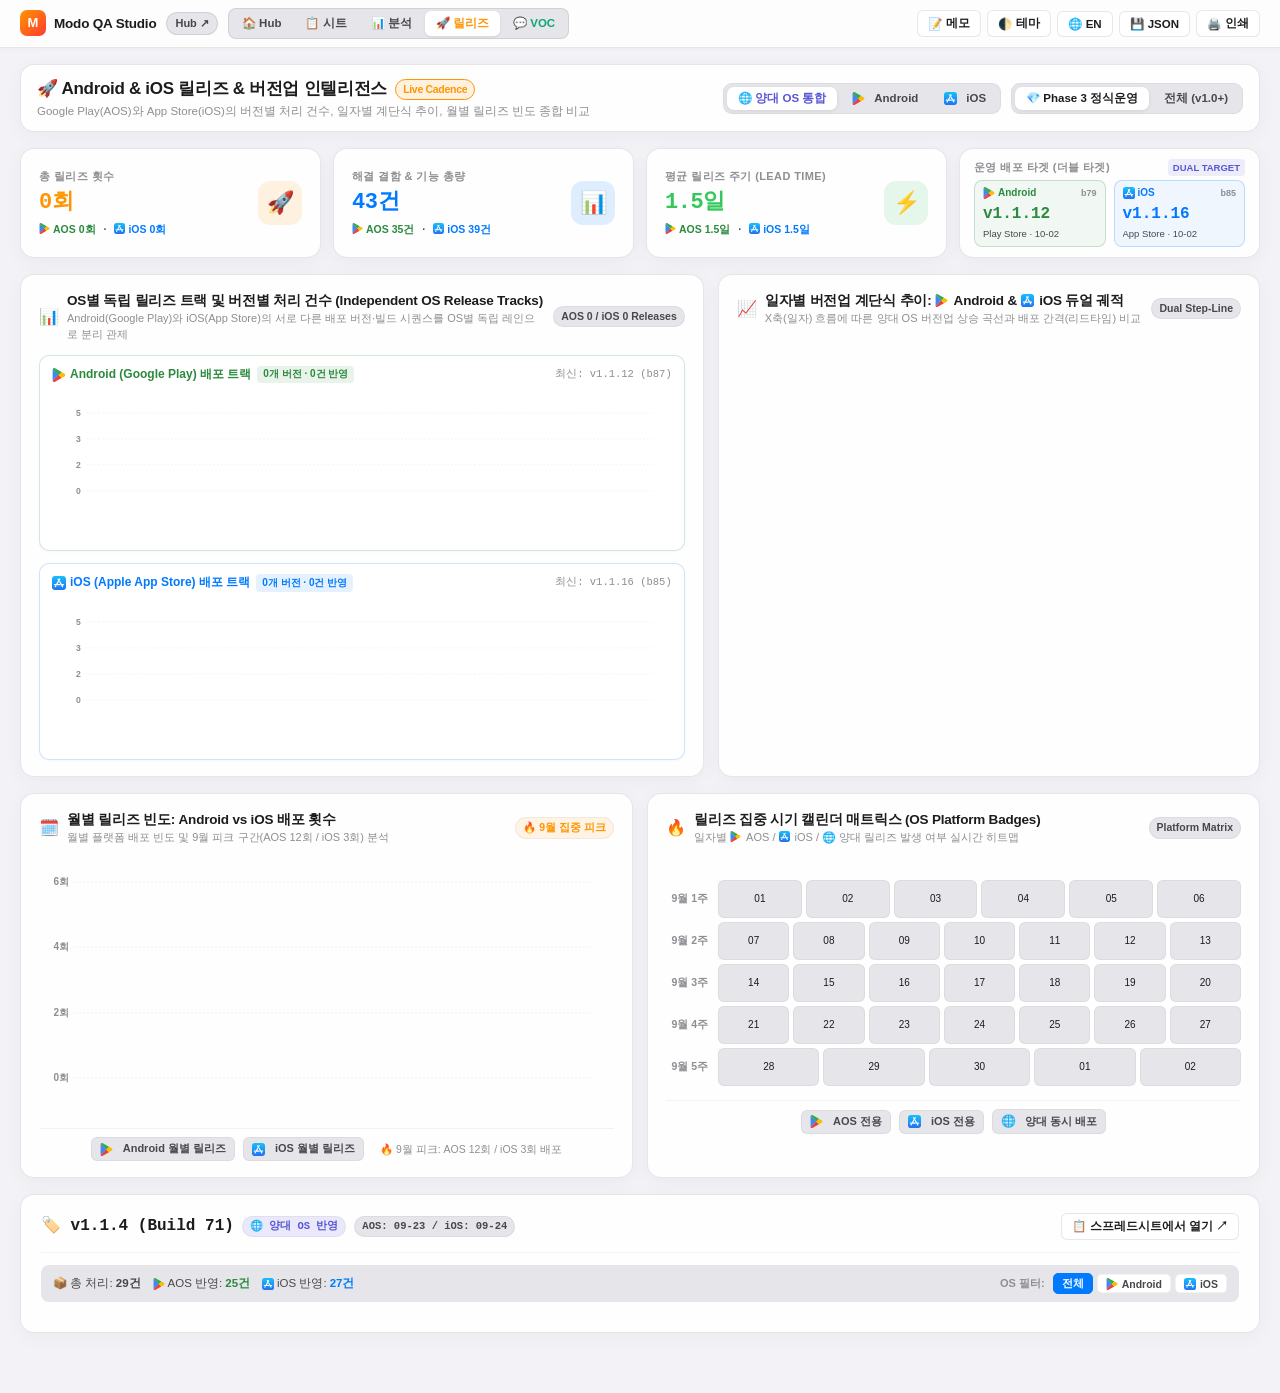
==== universal-qa-tracker/templates/ops_release_dashboard.html @ 5ccd6a53 "feat: sync ops release dashboard, custom dialog system, and official store SVG logos" ====
<!DOCTYPE html>
<html lang="en">
<head>
  <meta charset="UTF-8" />
  <meta name="viewport" content="width=device-width, initial-scale=1.0" />
  <title>Modo — Production Release &amp; Version Cadence Studio</title>

  <!-- Shared QA Tracker Data & Scripts -->
  <script src="data/qa_config.js"></script>
  <script src="data/phase1_closed_testing.js"></script>
  <script src="data/phase2_open_beta.js"></script>
  <script src="data/phase3_v1_1_backlog.js"></script>
  <script src="data/qa_deploy_registry.js"></script>
  <script src="data/qa_manifest.js"></script>
  <script src="js/qa_i18n.js"></script>
  <script src="js/qa_dialog.js"></script>
  <script src="js/qa_memo.js"></script>

  <style>
    :root {
      --bg-primary: #F2F2F7;
      --bg-surface: #FFFFFF;
      --bg-card: rgba(255, 255, 255, 0.88);
      --bg-subtle: #E5E5EA;
      --bg-hover: #E9E9EE;
      --text-primary: #1C1C1E;
      --text-secondary: #48484A;
      --text-muted: #8E8E93;
      --border: rgba(60, 60, 67, 0.12);
      --border-subtle: rgba(60, 60, 67, 0.06);
      --card-shadow: 0 4px 20px rgba(0, 0, 0, 0.04);
      --card-hover-shadow: 0 10px 30px rgba(0, 0, 0, 0.08);

      /* iOS & Platform Colors */
      --ios-blue: #007AFF;
      --ios-purple: #5856D6;
      --ios-indigo: #5E5CE6;
      --ios-teal: #30B0C7;
      --ios-mint: #00C7BE;
      --ios-green: #34C759;
      --ios-orange: #FF9500;
      --ios-red: #FF3B30;
      --ios-pink: #FF2D55;
      --ios-amber: #FFCC00;

      --aos-green: #2B8A3E;
      --ios-apple-blue: #007AFF;

      --font-sans: -apple-system, BlinkMacSystemFont, "Pretendard", "SF Pro Display", Roboto, "Segoe UI", sans-serif;
      --font-mono: "JetBrains Mono", "SF Mono", Menlo, Consolas, monospace;
    }

    [data-theme="dark"] {
      --bg-primary: #000000;
      --bg-surface: #1C1C1E;
      --bg-card: rgba(28, 28, 30, 0.88);
      --bg-subtle: #2C2C2E;
      --bg-hover: #3A3A3C;
      --text-primary: #FFFFFF;
      --text-secondary: #EBEBF5;
      --text-muted: #8E8E93;
      --border: rgba(255, 255, 255, 0.12);
      --border-subtle: rgba(255, 255, 255, 0.06);
      --card-shadow: 0 4px 24px rgba(0, 0, 0, 0.4);
      --card-hover-shadow: 0 12px 36px rgba(0, 0, 0, 0.65);

      --ios-blue: #0A84FF;
      --ios-purple: #5E5CE6;
      --ios-indigo: #6D6BFF;
      --ios-teal: #40C8E0;
      --ios-mint: #63E6E2;
      --ios-green: #30D158;
      --ios-orange: #FF9F0A;
      --ios-red: #FF453A;
      --ios-pink: #FF375F;
      --ios-amber: #FFD60A;

      --aos-green: #40C057;
      --ios-apple-blue: #4DABF7;
    }

    * { box-sizing: border-box; margin: 0; padding: 0; -webkit-font-smoothing: antialiased; }

    body {
      background-color: var(--bg-primary);
      color: var(--text-primary);
      font-family: var(--font-sans);
      font-size: 13px;
      line-height: 1.45;
      padding-bottom: 60px;
    }

    /* Custom 5px Slim Scrollbar */
    ::-webkit-scrollbar { width: 5px; height: 5px; }
    ::-webkit-scrollbar-track { background: transparent; }
    ::-webkit-scrollbar-thumb { background: rgba(142, 142, 147, 0.35); border-radius: 999px; }
    ::-webkit-scrollbar-thumb:hover { background: rgba(142, 142, 147, 0.6); }

    /* Apple HIG Global Navigation Bar */
    .apple-global-nav {
      position: sticky;
      top: 0;
      z-index: 1000;
      display: flex;
      align-items: center;
      justify-content: space-between;
      height: 48px;
      padding: 0 20px;
      background: rgba(255, 255, 255, 0.85);
      backdrop-filter: blur(20px);
      -webkit-backdrop-filter: blur(20px);
      border-bottom: 1px solid var(--border);
      gap: 12px;
      box-shadow: 0 1px 6px rgba(0, 0, 0, 0.03);
    }
    [data-theme="dark"] .apple-global-nav {
      background: rgba(28, 28, 30, 0.85);
    }
    .nav-left {
      display: flex;
      align-items: center;
      gap: 10px;
      flex-shrink: 0;
    }
    .nav-brand-link {
      display: flex;
      align-items: center;
      gap: 8px;
      text-decoration: none;
      color: var(--text-primary);
    }
    .nav-brand-icon {
      width: 26px;
      height: 26px;
      border-radius: 7px;
      background: linear-gradient(135deg, var(--ios-orange) 0%, var(--ios-red) 100%);
      color: #fff;
      display: flex;
      align-items: center;
      justify-content: center;
      font-weight: 800;
      font-size: 13px;
    }
    .nav-brand-title {
      font-size: 13.5px;
      font-weight: 700;
      letter-spacing: -0.2px;
      color: var(--text-primary);
    }
    .nav-hub-badge {
      font-size: 11px;
      font-weight: 700;
      padding: 3px 8px;
      border-radius: 999px;
      background: var(--bg-subtle);
      border: 1px solid var(--border);
      color: var(--text-secondary);
      text-decoration: none;
      transition: all 0.15s ease;
      display: inline-flex;
      align-items: center;
      gap: 3px;
    }
    .nav-hub-badge:hover {
      background: var(--bg-hover);
      color: var(--ios-blue);
      border-color: var(--ios-blue);
    }
    .nav-view-switcher {
      display: flex;
      background: var(--bg-subtle);
      border: 1px solid var(--border);
      border-radius: 8px;
      padding: 2px;
      gap: 2px;
    }
    .nav-view-tab {
      padding: 4px 11px;
      border-radius: 6px;
      font-size: 11.5px;
      font-weight: 600;
      text-decoration: none;
      color: var(--text-secondary);
      transition: all 0.15s ease;
      display: inline-flex;
      align-items: center;
      gap: 4px;
      white-space: nowrap;
    }
    .nav-view-tab:hover {
      color: var(--text-primary);
    }
    .nav-view-tab.active {
      background: var(--bg-surface);
      color: var(--text-primary);
      font-weight: 700;
      box-shadow: 0 1px 3px rgba(0,0,0,0.08);
    }
    .nav-right {
      display: flex;
      align-items: center;
      gap: 6px;
      flex-shrink: 0;
    }
    .nav-btn-action {
      padding: 5px 10px;
      border-radius: 6px;
      border: 1px solid var(--border);
      background: var(--bg-surface);
      color: var(--text-primary);
      font-size: 11.5px;
      font-weight: 600;
      cursor: pointer;
      display: inline-flex;
      align-items: center;
      gap: 4px;
      transition: all 0.15s ease;
    }
    .nav-btn-action:hover {
      background: var(--bg-hover);
    }

    /* Container */
    .dashboard-container {
      max-width: 1480px;
      margin: 0 auto;
      padding: 16px 20px 0;
      display: flex;
      flex-direction: column;
      gap: 16px;
    }

    /* Subheader & Multi-level Filter Controls Bar */
    .subhead-bar {
      display: flex;
      align-items: center;
      justify-content: space-between;
      flex-wrap: wrap;
      gap: 12px;
      padding: 12px 16px;
      background: var(--bg-card);
      border: 1px solid var(--border);
      border-radius: 14px;
      box-shadow: var(--card-shadow);
    }
    .subhead-left {
      display: flex;
      align-items: center;
      gap: 12px;
      flex-wrap: wrap;
    }
    .subhead-title-wrap h1 {
      font-size: 17px;
      font-weight: 800;
      letter-spacing: -0.3px;
      display: flex;
      align-items: center;
      gap: 8px;
    }
    .subhead-title-wrap p {
      font-size: 11.5px;
      color: var(--text-muted);
      margin-top: 1px;
    }
    .subhead-controls-wrap {
      display: flex;
      align-items: center;
      gap: 10px;
      flex-wrap: wrap;
    }
    .track-filter-chips {
      display: flex;
      gap: 4px;
      background: var(--bg-subtle);
      padding: 3px;
      border-radius: 9px;
      border: 1px solid var(--border-subtle);
    }
    .track-chip {
      padding: 4px 11px;
      border-radius: 7px;
      border: none;
      background: transparent;
      color: var(--text-secondary);
      font-size: 11.5px;
      font-weight: 700;
      cursor: pointer;
      display: inline-flex;
      align-items: center;
      gap: 5px;
      transition: all 0.15s ease;
      white-space: nowrap;
    }
    .track-chip.active {
      background: var(--bg-surface);
      color: var(--text-primary);
      box-shadow: 0 1px 4px rgba(0,0,0,0.08);
    }

    /* Platform Segmented Chip Active Colors */
    .track-chip.active.plat-all {
      color: var(--ios-purple);
    }
    .track-chip.active.plat-android {
      color: var(--aos-green);
    }
    .track-chip.active.plat-ios {
      color: var(--ios-apple-blue);
    }

    /* Telemetry KPI Strip */
    .telemetry-strip {
      display: grid;
      grid-template-columns: repeat(auto-fit, minmax(230px, 1fr));
      gap: 12px;
    }
    .kpi-card {
      background: var(--bg-card);
      border: 1px solid var(--border);
      border-radius: 14px;
      padding: 14px 18px;
      display: flex;
      align-items: center;
      justify-content: space-between;
      box-shadow: var(--card-shadow);
      transition: transform 0.15s ease, box-shadow 0.15s ease;
      cursor: pointer;
    }
    .kpi-card:hover {
      transform: translateY(-2px);
      box-shadow: var(--card-hover-shadow);
    }
    .kpi-label {
      font-size: 11px;
      font-weight: 700;
      color: var(--text-muted);
      text-transform: uppercase;
      letter-spacing: 0.4px;
      margin-bottom: 2px;
    }
    .kpi-val {
      font-size: 22px;
      font-weight: 900;
      letter-spacing: -0.4px;
      color: var(--text-primary);
      font-family: var(--font-mono);
      display: flex;
      align-items: baseline;
      gap: 6px;
    }
    .kpi-sub {
      font-size: 10.5px;
      color: var(--text-secondary);
      margin-top: 3px;
      font-weight: 600;
      display: flex;
      gap: 8px;
      align-items: center;
    }
    .kpi-icon-bubble {
      width: 44px;
      height: 44px;
      border-radius: 12px;
      display: flex;
      align-items: center;
      justify-content: center;
      font-size: 22px;
      flex-shrink: 0;
    }

    /* Grid Layouts for Charts */
    .charts-grid-top {
      display: grid;
      grid-template-columns: 1.45fr 1.15fr;
      gap: 14px;
    }
    .charts-grid-mid {
      display: grid;
      grid-template-columns: 1fr 1fr;
      gap: 14px;
    }
    @media (max-width: 1120px) {
      .charts-grid-top, .charts-grid-mid {
        grid-template-columns: 1fr;
      }
    }

    /* Chart Panel Container */
    .chart-panel {
      background: var(--bg-card);
      border: 1px solid var(--border);
      border-radius: 14px;
      padding: 16px 18px;
      box-shadow: var(--card-shadow);
      display: flex;
      flex-direction: column;
      position: relative;
    }
    .panel-header {
      display: flex;
      align-items: center;
      justify-content: space-between;
      margin-bottom: 12px;
      gap: 10px;
    }
    .panel-title-wrap {
      display: flex;
      align-items: center;
      gap: 8px;
    }
    .panel-title-icon {
      font-size: 16px;
    }
    .panel-title {
      font-size: 13.5px;
      font-weight: 800;
      color: var(--text-primary);
      letter-spacing: -0.2px;
    }
    .panel-subtitle {
      font-size: 11px;
      color: var(--text-muted);
      margin-top: 1px;
    }
    .panel-badge {
      font-size: 10.5px;
      font-weight: 700;
      padding: 2px 7px;
      border-radius: 999px;
      background: var(--bg-subtle);
      color: var(--text-secondary);
      border: 1px solid var(--border-subtle);
      white-space: nowrap;
    }

    .chart-stage {
      width: 100%;
      min-height: 290px;
      display: flex;
      flex-direction: column;
      align-items: center;
      justify-content: center;
      position: relative;
    }

    /* Tooltip */
    #chartTooltip {
      position: absolute;
      background: rgba(28, 28, 30, 0.94);
      color: #FFFFFF;
      backdrop-filter: blur(12px);
      -webkit-backdrop-filter: blur(12px);
      border: 1px solid rgba(255, 255, 255, 0.15);
      border-radius: 8px;
      padding: 6px 10px;
      font-size: 11px;
      font-weight: 600;
      pointer-events: none;
      z-index: 9999;
      opacity: 0;
      transition: opacity 0.12s ease;
      white-space: nowrap;
      box-shadow: 0 4px 16px rgba(0,0,0,0.3);
    }
    [data-theme="light"] #chartTooltip {
      background: rgba(255, 255, 255, 0.94);
      color: #1C1C1E;
      border-color: rgba(60, 60, 67, 0.16);
      box-shadow: 0 4px 16px rgba(0,0,0,0.1);
    }

    /* Legend Chips Strip */
    .chart-legend-wrap {
      display: flex;
      flex-wrap: wrap;
      align-items: center;
      gap: 8px;
      margin-top: 10px;
      padding-top: 8px;
      border-top: 1px solid var(--border-subtle);
      width: 100%;
      justify-content: center;
    }
    .legend-chip {
      display: inline-flex;
      align-items: center;
      gap: 5px;
      font-size: 11px;
      color: var(--text-secondary);
      font-weight: 600;
      padding: 3px 8px;
      border-radius: 6px;
      background: var(--bg-subtle);
      border: 1px solid var(--border-subtle);
      cursor: pointer;
      transition: all 0.15s ease;
    }
    .legend-chip:hover {
      background: var(--bg-hover);
      color: var(--text-primary);
    }
    .legend-indicator {
      width: 9px;
      height: 9px;
      border-radius: 2px;
      flex-shrink: 0;
    }

    /* Heatmap Grid */
    .heatmap-grid {
      display: flex;
      flex-direction: column;
      gap: 4px;
      width: 100%;
      padding: 8px 0;
    }
    .heatmap-row {
      display: flex;
      gap: 4px;
      align-items: center;
    }
    .heatmap-row-label {
      width: 48px;
      font-size: 10.5px;
      font-weight: 700;
      color: var(--text-muted);
      text-align: right;
      padding-right: 6px;
      flex-shrink: 0;
    }
    .heatmap-cell {
      flex: 1;
      height: 38px;
      border-radius: 6px;
      background: var(--bg-subtle);
      border: 1px solid var(--border-subtle);
      display: flex;
      flex-direction: column;
      align-items: center;
      justify-content: center;
      cursor: pointer;
      transition: all 0.15s ease;
      font-size: 10px;
      position: relative;
    }
    .heatmap-cell:hover {
      transform: scale(1.04);
      z-index: 10;
      box-shadow: 0 4px 12px rgba(0,0,0,0.15);
      border-color: var(--ios-orange);
    }
    .heatmap-cell.active-release {
      background: rgba(255, 149, 0, 0.18);
      border-color: rgba(255, 149, 0, 0.5);
      color: var(--ios-orange);
      font-weight: 800;
    }
    .heatmap-cell.aos-only {
      background: rgba(43, 138, 62, 0.16);
      border-color: rgba(43, 138, 62, 0.5);
      color: var(--aos-green);
      font-weight: 800;
    }
    .heatmap-cell.ios-only {
      background: rgba(0, 122, 255, 0.16);
      border-color: rgba(0, 122, 255, 0.5);
      color: var(--ios-apple-blue);
      font-weight: 800;
    }
    .heatmap-cell.dual-release {
      background: rgba(255, 149, 0, 0.22);
      border-color: rgba(255, 149, 0, 0.6);
      color: var(--ios-orange);
      font-weight: 900;
    }

    /* Changelog & Issue Drilldown Drawer */
    .changelog-drawer {
      background: var(--bg-card);
      border: 1px solid var(--border);
      border-radius: 14px;
      padding: 18px 20px;
      box-shadow: var(--card-shadow);
      display: flex;
      flex-direction: column;
      gap: 12px;
    }
    .drawer-top-banner {
      display: flex;
      align-items: center;
      justify-content: space-between;
      flex-wrap: wrap;
      gap: 10px;
      padding-bottom: 12px;
      border-bottom: 1px solid var(--border-subtle);
    }
    .drawer-version-title {
      font-size: 16px;
      font-weight: 800;
      color: var(--text-primary);
      display: flex;
      align-items: center;
      gap: 8px;
      font-family: var(--font-mono);
      flex-wrap: wrap;
    }
    .drawer-actions {
      display: flex;
      align-items: center;
      gap: 6px;
    }
    .release-meta-strip {
      display: flex;
      flex-wrap: wrap;
      gap: 12px;
      font-size: 11.5px;
      color: var(--text-secondary);
      background: var(--bg-subtle);
      padding: 8px 12px;
      border-radius: 8px;
      align-items: center;
    }
    .drawer-platform-chips {
      display: flex;
      gap: 4px;
      align-items: center;
    }
    .drawer-filter-btn {
      padding: 2.5px 8px;
      border-radius: 5px;
      border: 1px solid var(--border-subtle);
      background: var(--bg-surface);
      color: var(--text-secondary);
      font-size: 10.5px;
      font-weight: 700;
      cursor: pointer;
      transition: all 0.15s ease;
    }
    .drawer-filter-btn.active {
      background: var(--ios-blue);
      color: #fff;
      border-color: var(--ios-blue);
    }
    .drawer-filter-btn.active.filter-aos {
      background: var(--aos-green);
      border-color: var(--aos-green);
    }
    .drawer-filter-btn.active.filter-ios {
      background: var(--ios-apple-blue);
      border-color: var(--ios-apple-blue);
    }

    .issues-list-grid {
      display: grid;
      grid-template-columns: repeat(auto-fill, minmax(360px, 1fr));
      gap: 10px;
      max-height: 480px;
      overflow-y: auto;
      padding-right: 4px;
      align-items: start;
      grid-auto-rows: min-content;
    }
    .issue-ticket-card {
      background: var(--bg-surface);
      border: 1px solid var(--border-subtle);
      border-radius: 10px;
      padding: 10px 12px;
      display: flex;
      flex-direction: column;
      gap: 5px;
      transition: all 0.15s ease;
    }
    .issue-ticket-card:hover {
      border-color: var(--ios-blue);
      box-shadow: 0 3px 10px rgba(0,0,0,0.06);
    }
    .issue-ticket-header {
      display: flex;
      align-items: center;
      gap: 6px;
      font-size: 11px;
    }
    .ticket-id {
      font-family: var(--font-mono);
      font-weight: 800;
      color: var(--text-muted);
    }
    .ticket-chip {
      padding: 1.5px 6px;
      border-radius: 4px;
      font-weight: 700;
      font-size: 10px;
    }
    .ticket-chip-plat {
      font-weight: 800;
      font-size: 10px;
      padding: 1.5px 6px;
      border-radius: 4px;
    }
    .ticket-title {
      font-weight: 700;
      font-size: 12px;
      color: var(--text-primary);
      line-height: 1.35;
    }
    .ticket-solution {
      font-size: 11px;
      color: var(--text-secondary);
      line-height: 1.4;
      display: -webkit-box;
      -webkit-line-clamp: 2;
      -webkit-box-orient: vertical;
      overflow: hidden;
    }
    .ticket-files {
      font-family: var(--font-mono);
      font-size: 9.5px;
      color: var(--text-muted);
      white-space: nowrap;
      overflow: hidden;
      text-overflow: ellipsis;
    }
  </style>
</head>
<body>

  <!-- Tooltip Element -->
  <div id="chartTooltip"></div>

  <!-- Apple Global Navigation Bar -->
  <header class="apple-global-nav">
    <div class="nav-left">
      <a href="index.html" class="nav-brand-link">
        <div class="nav-brand-icon">M</div>
        <span class="nav-brand-title">Modo QA Studio</span>
      </a>
      <a href="index.html" class="nav-hub-badge">Hub ↗</a>
      
      <!-- Cross-Platform View Switcher -->
      <nav class="nav-view-switcher">
        <a href="index.html" class="nav-view-tab">🏠 Hub</a>
        <a href="qa_spreadsheet.html" class="nav-view-tab">📋 시트</a>
        <a href="qa_analytics_dashboard.html" class="nav-view-tab">📊 분석</a>
        <a href="ops_release_dashboard.html" class="nav-view-tab active" style="color:var(--ios-orange);">🚀 릴리즈</a>
        <a href="voc_dashboard.html" class="nav-view-tab" style="color:#0CA678;">💬 VOC</a>
      </nav>
    </div>

    <div class="nav-right">
      <button type="button" class="nav-btn-action" onclick="window.QA_MEMO ? window.QA_MEMO.toggle() : null" title="임시 메모장 (Scratchpad)">
        📝 <span>메모</span>
      </button>
      <button type="button" class="nav-btn-action" onclick="toggleTheme()" id="themeBtn" title="라이트/다크 테마 토글">
        🌓 <span>테마</span>
      </button>
      <button type="button" class="nav-btn-action" onclick="window.QA_I18N ? window.QA_I18N.toggleLang() : null" title="Language Switcher">
        🌐 <span id="langBtnText">EN</span>
      </button>
      <button type="button" class="nav-btn-action" onclick="exportReleaseReportJSON()" title="릴리즈 데이터 JSON 내보내기">
        💾 <span>JSON</span>
      </button>
      <button type="button" class="nav-btn-action" onclick="window.print()" title="2x Retina 인쇄 및 PDF 저장">
        🖨️ <span>인쇄</span>
      </button>
    </div>
  </header>

  <!-- Main Studio Dashboard -->
  <main class="dashboard-container">

    <!-- Subheader & Multi-level Controls Bar -->
    <section class="subhead-bar">
      <div class="subhead-left">
        <div class="subhead-title-wrap">
          <h1>
            <span>🚀 Android &amp; iOS 릴리즈 &amp; 버전업 인텔리전스</span>
            <span class="panel-badge" style="background:rgba(255,149,0,0.12); color:var(--ios-orange); border-color:var(--ios-orange);">Live Cadence</span>
          </h1>
          <p>Google Play(AOS)와 App Store(iOS)의 버전별 처리 건수, 일자별 계단식 추이, 월별 릴리즈 빈도 종합 비교</p>
        </div>
      </div>

      <div class="subhead-controls-wrap">
        <!-- 1. OS Platform Switcher -->
        <div class="track-filter-chips" title="플랫폼별 관제 모드 선택">
          <button type="button" class="track-chip active plat-all" id="btnPlatAll" onclick="setPlatformMode('all')">
            🌐 양대 OS 통합
          </button>
          <button type="button" class="track-chip plat-android" id="btnPlatAos" onclick="setPlatformMode('android')">
            <img src="assets/icons/logo_google_play.svg" style="width:13px; height:13px; vertical-align:-2px; margin-right:4px;" alt="AOS" />Android
          </button>
          <button type="button" class="track-chip plat-ios" id="btnPlatIos" onclick="setPlatformMode('ios')">
            <img src="assets/icons/logo_app_store.svg" style="width:13px; height:13px; vertical-align:-2px; margin-right:4px;" alt="iOS" />iOS
          </button>
        </div>

        <!-- 2. Phase Track Scope Switcher -->
        <div class="track-filter-chips">
          <button type="button" class="track-chip active" id="chipPhase3" onclick="setReleaseScope('phase3')">
            💎 Phase 3 정식운영
          </button>
          <button type="button" class="track-chip" id="chipAll" onclick="setReleaseScope('all')">
            전체 (v1.0+)
          </button>
        </div>
      </div>
    </section>

    <!-- Telemetry KPI Strip -->
    <section class="telemetry-strip" id="kpiStrip">
      <!-- KPI 1: Total Releases -->
      <div class="kpi-card" onclick="focusChangelog('latest')">
        <div>
          <div class="kpi-label">총 릴리즈 횟수</div>
          <div class="kpi-val" style="color:var(--ios-orange);" id="kpiTotalReleases">11회</div>
          <div class="kpi-sub" id="kpiReleaseSub">
            <span style="color:var(--aos-green);"><img src="assets/icons/logo_google_play.svg" style="width:11px; height:11px; vertical-align:-1px; margin-right:2px;" alt="AOS" />AOS 11회</span>
            <span>·</span>
            <span style="color:var(--ios-apple-blue);"><img src="assets/icons/logo_app_store.svg" style="width:11px; height:11px; vertical-align:-1px; margin-right:2px;" alt="iOS" />iOS 10회</span>
          </div>
        </div>
        <div class="kpi-icon-bubble" style="background:rgba(255, 149, 0, 0.12); color:var(--ios-orange);">🚀</div>
      </div>

      <!-- KPI 2: Total Issues Deployed -->
      <div class="kpi-card" onclick="focusChangelog('all')">
        <div>
          <div class="kpi-label">해결 결함 &amp; 기능 총량</div>
          <div class="kpi-val" style="color:var(--ios-blue);" id="kpiTotalIssues">48건</div>
          <div class="kpi-sub" id="kpiIssuesSub">
            <span style="color:var(--aos-green);"><img src="assets/icons/logo_google_play.svg" style="width:11px; height:11px; vertical-align:-1px; margin-right:2px;" alt="AOS" />AOS 37건</span>
            <span>·</span>
            <span style="color:var(--ios-apple-blue);"><img src="assets/icons/logo_app_store.svg" style="width:11px; height:11px; vertical-align:-1px; margin-right:2px;" alt="iOS" />iOS 44건</span>
          </div>
        </div>
        <div class="kpi-icon-bubble" style="background:rgba(0, 122, 255, 0.12); color:var(--ios-blue);">📊</div>
      </div>

      <!-- KPI 3: Avg Release Cadence -->
      <div class="kpi-card">
        <div>
          <div class="kpi-label">평균 릴리즈 주기 (Lead Time)</div>
          <div class="kpi-val" style="color:var(--ios-green);" id="kpiAvgCadence">1.5일</div>
          <div class="kpi-sub" id="kpiCadenceSub">AOS 1.4일 · iOS 1.5일 (초고속 피드백)</div>
        </div>
        <div class="kpi-icon-bubble" style="background:rgba(52, 199, 89, 0.12); color:var(--ios-green);">⚡</div>
      </div>

      <!-- KPI 4: Target Live Version (Double Target: AOS vs iOS) -->
      <div class="kpi-card" style="padding: 10px 14px; cursor: default;">
        <div style="width: 100%;">
          <div style="display: flex; justify-content: space-between; align-items: center; margin-bottom: 4px;">
            <div class="kpi-label" style="margin-bottom: 0;">운영 배포 타겟 (더블 타겟)</div>
            <span style="font-size: 9.5px; font-weight: 800; color: var(--ios-purple); background: rgba(88,86,214,0.1); padding: 1.5px 5px; border-radius: 4px;">DUAL TARGET</span>
          </div>
          <div style="display: grid; grid-template-columns: 1fr 1fr; gap: 8px;">
            <!-- AOS Target Box -->
            <div style="background: rgba(43,138,62,0.06); border: 1px solid rgba(43,138,62,0.22); border-radius: 8px; padding: 5px 8px; cursor: pointer; transition: all 0.15s ease;" onclick="window.focusChangelog && window.focusChangelog(window.LATEST_AOS_VER || 'v1.1.12')" title="Android 최신 배포 체인지로그 보기">
              <div style="display: flex; align-items: center; justify-content: space-between;">
                <span style="font-size: 10px; font-weight: 800; color: var(--aos-green); display: flex; align-items: center; gap: 3px;"><img src="assets/icons/logo_google_play.svg" style="width:12px; height:12px;" alt="AOS" />Android</span>
                <span style="font-size: 9px; font-weight: 700; color: var(--text-muted);" id="kpiAosBuild">b79</span>
              </div>
              <div style="font-size: 16px; font-weight: 900; color: var(--aos-green); font-family: var(--font-mono); margin-top: 2px;" id="kpiTargetAos">v1.1.12</div>
              <div style="font-size: 9.5px; color: var(--text-secondary); margin-top: 1px; white-space: nowrap; overflow: hidden; text-overflow: ellipsis;" id="kpiAosDate">Play Store · 10-02</div>
            </div>
            <!-- iOS Target Box -->
            <div style="background: rgba(0,122,255,0.06); border: 1px solid rgba(0,122,255,0.22); border-radius: 8px; padding: 5px 8px; cursor: pointer; transition: all 0.15s ease;" onclick="window.focusChangelog && window.focusChangelog(window.LATEST_IOS_VER || 'v1.1.16')" title="iOS 최신 배포 체인지로그 보기">
              <div style="display: flex; align-items: center; justify-content: space-between;">
                <span style="font-size: 10px; font-weight: 800; color: var(--ios-apple-blue); display: flex; align-items: center; gap: 3px;"><img src="assets/icons/logo_app_store.svg" style="width:12px; height:12px;" alt="iOS" />iOS</span>
                <span style="font-size: 9px; font-weight: 700; color: var(--text-muted);" id="kpiIosBuild">b85</span>
              </div>
              <div style="font-size: 16px; font-weight: 900; color: var(--ios-apple-blue); font-family: var(--font-mono); margin-top: 2px;" id="kpiTargetIos">v1.1.16</div>
              <div style="font-size: 9.5px; color: var(--text-secondary); margin-top: 1px; white-space: nowrap; overflow: hidden; text-overflow: ellipsis;" id="kpiIosDate">App Store · 10-02</div>
            </div>
          </div>
        </div>
      </div>
    </section>

    <!-- Charts Row 1: Version Volume & Stepped Progression -->
    <section class="charts-grid-top">

      <!-- Chart 1: Independent OS Release Tracks (Dual Lanes for AOS & iOS) -->
      <div class="chart-panel">
        <div class="panel-header">
          <div class="panel-title-wrap">
            <span class="panel-title-icon">📊</span>
            <div>
              <div class="panel-title" id="versionChartTitle">OS별 독립 릴리즈 트랙 및 버전별 처리 건수 (Independent OS Release Tracks)</div>
              <div class="panel-subtitle">Android(Google Play)와 iOS(App Store)의 서로 다른 배포 버전·빌드 시퀀스를 OS별 독립 레인으로 분리 관제</div>
            </div>
          </div>
          <span class="panel-badge" id="versionCountBadge">Independent Lanes</span>
        </div>
        <div class="chart-stage" id="versionVolumeStage" style="min-height: 320px;"></div>
      </div>

      <!-- Chart 2: Stepped Version Progression Timeline (Dual Curves) -->
      <div class="chart-panel">
        <div class="panel-header">
          <div class="panel-title-wrap">
            <span class="panel-title-icon">📈</span>
            <div>
              <div class="panel-title" id="timelineChartTitle">일자별 버전업 계단식 추이: <img src="assets/icons/logo_google_play.svg" style="width:13px; height:13px; vertical-align:-2px; margin-right:2px;" alt="AOS"/> Android &amp; <img src="assets/icons/logo_app_store.svg" style="width:13px; height:13px; vertical-align:-2px; margin-right:2px;" alt="iOS"/> iOS 듀얼 궤적</div>
              <div class="panel-subtitle">X축(일자) 흐름에 따른 양대 OS 버전업 상승 곡선과 배포 간격(리드타임) 비교</div>
            </div>
          </div>
          <span class="panel-badge" id="timelineBadge">Dual Step-Line</span>
        </div>
        <div class="chart-stage" id="stepProgressionStage"></div>
      </div>

    </section>

    <!-- Charts Row 2: Monthly Cadence & Calendar Sprint Heatmap -->
    <section class="charts-grid-mid">

      <!-- Chart 3: Monthly Release Cadence (AOS vs iOS) -->
      <div class="chart-panel">
        <div class="panel-header">
          <div class="panel-title-wrap">
            <span class="panel-title-icon">🗓️</span>
            <div>
              <div class="panel-title">월별 릴리즈 빈도: Android vs iOS 배포 횟수</div>
              <div class="panel-subtitle">월별 플랫폼 배포 빈도 및 9월 피크 구간(AOS 12회 / iOS 3회) 분석</div>
            </div>
          </div>
          <span class="panel-badge" style="color:var(--ios-orange); background:rgba(255,149,0,0.1);">🔥 9월 집중 피크</span>
        </div>
        <div class="chart-stage" id="monthlyCadenceStage"></div>
      </div>

      <!-- Chart 4: Sprint Release Heatmap Matrix -->
      <div class="chart-panel">
        <div class="panel-header">
          <div class="panel-title-wrap">
            <span class="panel-title-icon">🔥</span>
            <div>
              <div class="panel-title">릴리즈 집중 시기 캘린더 매트릭스 (OS Platform Badges)</div>
              <div class="panel-subtitle">일자별 <img src="assets/icons/logo_google_play.svg" style="width:11px; height:11px; vertical-align:-1px; margin-right:2px;" alt="AOS"/> AOS / <img src="assets/icons/logo_app_store.svg" style="width:11px; height:11px; vertical-align:-1px; margin-right:2px;" alt="iOS"/> iOS / 🌐 양대 릴리즈 발생 여부 실시간 히트맵</div>
            </div>
          </div>
          <span class="panel-badge">Platform Matrix</span>
        </div>
        <div class="chart-stage" id="releaseHeatmapStage"></div>
      </div>

    </section>

    <!-- Interactive Changelog & Issue Drilldown Drawer -->
    <section class="changelog-drawer" id="changelogDrawer">
      <div class="drawer-top-banner">
        <div class="drawer-version-title" id="drawerTitle">
          <span>🏷️ v1.1.4 (Build 71)</span>
          <span class="panel-badge" id="drawerPlatTag" style="background:rgba(88,86,214,0.12); color:var(--ios-purple);">🌐 양대 OS 반영</span>
          <span class="panel-badge" id="drawerDateTag" style="background:var(--bg-subtle);">AOS: 09-23 / iOS: 09-24</span>
        </div>
        <div class="drawer-actions">
          <button type="button" class="nav-btn-action" onclick="openSpreadsheetForCurrentVersion()">
            📋 스프레드시트에서 열기 ↗
          </button>
        </div>
      </div>

      <div class="release-meta-strip" id="drawerMetaStrip">
        <span>📦 총 처리: <strong id="drawerTotalCount">29건</strong></span>
        <span style="display:inline-flex; align-items:center; gap:3px;"><img src="assets/icons/logo_google_play.svg" style="width:12px; height:12px;" alt="Google Play" /> AOS 반영: <strong id="drawerAosCount" style="color:var(--aos-green);">25건</strong></span>
        <span style="display:inline-flex; align-items:center; gap:3px;"><img src="assets/icons/logo_app_store.svg" style="width:12px; height:12px;" alt="App Store" /> iOS 반영: <strong id="drawerIosCount" style="color:var(--ios-apple-blue);">27건</strong></span>
        
        <!-- Platform filter inside drawer -->
        <div class="drawer-platform-chips" style="margin-left:auto;">
          <span style="font-size:11px; font-weight:700; color:var(--text-muted); margin-right:4px;">OS 필터:</span>
          <button type="button" class="drawer-filter-btn active" id="btnFilterPlatAll" onclick="filterDrawerIssues('all')">전체</button>
          <button type="button" class="drawer-filter-btn filter-aos" id="btnFilterPlatAos" onclick="filterDrawerIssues('android')" style="display:inline-flex; align-items:center; gap:4px;"><img src="assets/icons/logo_google_play.svg" style="width:12px; height:12px;" alt="Google Play" /> Android</button>
          <button type="button" class="drawer-filter-btn filter-ios" id="btnFilterPlatIos" onclick="filterDrawerIssues('ios')" style="display:inline-flex; align-items:center; gap:4px;"><img src="assets/icons/logo_app_store.svg" style="width:12px; height:12px;" alt="App Store" /> iOS</button>
        </div>
      </div>

      <div class="issues-list-grid" id="drawerIssuesList"></div>
    </section>

  </main>

  <!-- Logic Script -->
  <script>
    (function () {
      'use strict';

      let currentScope = 'phase3'; // 'phase3' or 'all'
      let currentPlatform = 'all';  // 'all', 'android', 'ios'
      let selectedVersion = 'v1.1.4'; // active selected version for drilldown
      let drawerPlatformFilter = 'all'; // filter inside changelog drawer

      const CAT_COLORS = {
        core: '#007AFF',
        media: '#FF2D55',
        ui: '#5856D6',
        perf: '#FF9500',
        reliability: '#34C759',
        auth: '#AF52DE',
        storage: '#5E5CE6',
        widget: '#00C7BE',
        notification: '#FF3B30',
        monetization: '#FFCC00',
        other: '#8E8E93'
      };

      const SEV_COLORS = {
        S1: '#FF3B30',
        S2: '#FF9500',
        S3: '#FFCC00',
        S4: '#34C759',
        S5: '#8E8E93'
      };

      // Tooltip helpers
      const tooltip = document.getElementById('chartTooltip');
      function showTooltip(evt, html) {
        tooltip.innerHTML = html;
        tooltip.style.opacity = '1';
        tooltip.style.left = `${evt.pageX + 12}px`;
        tooltip.style.top = `${evt.pageY - 28}px`;
      }
      function hideTooltip() {
        tooltip.style.opacity = '0';
      }
      window.showTooltip = showTooltip;
      window.hideTooltip = hideTooltip;

      window.showLaneTooltip = function (evt, os, version, build, count, date) {
        const isAos = os === 'android';
        const logo = isAos ? '<img src="assets/icons/logo_google_play.svg" style="width:12px; height:12px; vertical-align:-1px; margin-right:3px;"/>' : '<img src="assets/icons/logo_app_store.svg" style="width:12px; height:12px; vertical-align:-1px; margin-right:3px;"/>';
        const label = isAos ? 'Android (Play Store)' : 'iOS (App Store)';
        const html = `<b>${logo}${label} ${version}</b> (Build ${build})<br/>반영 안건: <b>${count}건</b><br/><span style="font-size:10px; color:var(--text-muted);">배포일: ${date}</span>`;
        showTooltip(evt, html);
      };

      // Theme Management
      window.toggleTheme = function () {
        const cur = document.documentElement.getAttribute('data-theme') || 'light';
        const next = cur === 'dark' ? 'light' : 'dark';
        document.documentElement.setAttribute('data-theme', next);
        localStorage.setItem('modo_sheet_theme', next);
        renderAll();
      };

      function initTheme() {
        const saved = localStorage.getItem('modo_sheet_theme') || 'light';
        document.documentElement.setAttribute('data-theme', saved);
      }

      // Scope Switcher
      window.setReleaseScope = function (scope) {
        currentScope = scope;
        document.getElementById('chipPhase3').classList.toggle('active', scope === 'phase3');
        document.getElementById('chipAll').classList.toggle('active', scope === 'all');
        
        selectedVersion = scope === 'phase3' ? 'v1.1.4' : 'v1.1.12';
        renderAll();
      };

      // Platform Mode Switcher (All vs Android vs iOS)
      window.setPlatformMode = function (plat) {
        currentPlatform = plat;
        document.getElementById('btnPlatAll').classList.toggle('active', plat === 'all');
        document.getElementById('btnPlatAos').classList.toggle('active', plat === 'android');
        document.getElementById('btnPlatIos').classList.toggle('active', plat === 'ios');

        // Update titles
        const vTitle = document.getElementById('versionChartTitle');
        const tTitle = document.getElementById('timelineChartTitle');
        if (plat === 'all') {
          if (vTitle) vTitle.innerHTML = 'OS별 독립 릴리즈 트랙 및 버전별 처리 건수 (상하 2단 독립 관제)';
          if (tTitle) tTitle.innerHTML = '일자별 버전업 계단식 추이: <img src="assets/icons/logo_google_play.svg" style="width:13px; height:13px; vertical-align:-2px; margin-right:2px;"/> Android &amp; <img src="assets/icons/logo_app_store.svg" style="width:13px; height:13px; vertical-align:-2px; margin-right:2px;"/> iOS 듀얼 궤적';
        } else if (plat === 'android') {
          if (vTitle) vTitle.innerHTML = '<img src="assets/icons/logo_google_play.svg" style="width:14px; height:14px; vertical-align:-2px; margin-right:4px;"/>Android (Google Play) 독립 릴리즈 트랙 및 버전별 처리 건수';
          if (tTitle) tTitle.innerHTML = '<img src="assets/icons/logo_google_play.svg" style="width:14px; height:14px; vertical-align:-2px; margin-right:4px;"/>Android (Google Play) 일자별 버전업 계단식 상승 추이';
        } else {
          if (vTitle) vTitle.innerHTML = '<img src="assets/icons/logo_app_store.svg" style="width:14px; height:14px; vertical-align:-2px; margin-right:4px;"/>iOS (Apple App Store) 독립 릴리즈 트랙 및 버전별 처리 건수';
          if (tTitle) tTitle.innerHTML = '<img src="assets/icons/logo_app_store.svg" style="width:14px; height:14px; vertical-align:-2px; margin-right:4px;"/>iOS (Apple App Store) 일자별 버전업 계단식 상승 추이';
        }

        drawerPlatformFilter = plat;
        renderAll();
      };

      // Get Active Releases
      function getActiveReleases() {
        const list = window.MODO_RELEASE_REGISTRY || [];
        let filtered = list;
        if (currentScope === 'phase3') {
          filtered = filtered.filter(r => r.phase === 'phase3');
        }
        if (currentPlatform === 'android') {
          filtered = filtered.filter(r => r.platform === 'all' || r.platform === 'android');
        } else if (currentPlatform === 'ios') {
          filtered = filtered.filter(r => r.platform === 'all' || r.platform === 'ios');
        }
        return filtered;
      }

      function normalizeVersion(vStr) {
        if (!vStr) return '';
        const m = vStr.match(/1\.\d+\.\d+/);
        return m ? 'v' + m[0] : (vStr.startsWith('v') ? vStr : 'v' + vStr);
      }

      function isItemApplicableToOs(item, os) {
        if (!item) return false;
        const plat = (item.platform || 'all').toLowerCase();
        if (os === 'android') return plat === 'all' || plat === 'android' || plat === 'cross';
        if (os === 'ios') return plat === 'all' || plat === 'ios' || plat === 'cross';
        return true;
      }

      // Map Phase 3 issues to versions with OS filtering (using real OS-specific version tags)
      function getIssuesForVersion(verStr, osFilter = 'all') {
        const p3 = window.MODO_QA_PHASE3 || [];
        const normTarget = normalizeVersion(verStr);
        const rawTarget = normTarget.replace('v', '');

        return p3.filter(i => {
          if (osFilter === 'android') {
            if (!i.deployedAos) return false;
            const aosVer = normalizeVersion(i.deployedVersionAos);
            return aosVer === normTarget || (i.deployedVersionAos || '').includes(rawTarget);
          }
          if (osFilter === 'ios') {
            if (!i.deployedIos) return false;
            const iosVer = normalizeVersion(i.deployedVersionIos);
            return iosVer === normTarget || (i.deployedVersionIos || '').includes(rawTarget);
          }
          // All
          const matchAos = i.deployedAos && (normalizeVersion(i.deployedVersionAos) === normTarget || (i.deployedVersionAos || '').includes(rawTarget));
          const matchIos = i.deployedIos && (normalizeVersion(i.deployedVersionIos) === normTarget || (i.deployedVersionIos || '').includes(rawTarget));
          return matchAos || matchIos || (i.deployedVersion || '').includes(rawTarget);
        });
      }

      // 1. Render Telemetry KPIs
      function renderKPIs() {
        const releases = getActiveReleases();
        const totalReleases = releases.length;
        const p3 = window.MODO_QA_PHASE3 || [];

        let aosCount = 0, iosCount = 0;
        p3.forEach(i => {
          if (isItemApplicableToOs(i, 'android')) aosCount++;
          if (isItemApplicableToOs(i, 'ios')) iosCount++;
        });

        const aosReleases = releases.filter(r => r.platform === 'all' || r.platform === 'android');
        const iosReleases = releases.filter(r => r.platform === 'all' || r.platform === 'ios');

        document.getElementById('kpiTotalReleases').textContent = `${totalReleases}회`;
        document.getElementById('kpiTotalIssues').textContent = `${p3.length}건`;

        document.getElementById('kpiReleaseSub').innerHTML = `
          <span style="color:var(--aos-green);"><img src="assets/icons/logo_google_play.svg" style="width:11px; height:11px; vertical-align:-1px; margin-right:3px;" alt="AOS" />AOS ${aosReleases.length}회</span>
          <span>·</span>
          <span style="color:var(--ios-apple-blue);"><img src="assets/icons/logo_app_store.svg" style="width:11px; height:11px; vertical-align:-1px; margin-right:3px;" alt="iOS" />iOS ${iosReleases.length}회</span>
        `;

        document.getElementById('kpiIssuesSub').innerHTML = `
          <span style="color:var(--aos-green);"><img src="assets/icons/logo_google_play.svg" style="width:11px; height:11px; vertical-align:-1px; margin-right:3px;" alt="AOS" />AOS ${aosCount}건</span>
          <span>·</span>
          <span style="color:var(--ios-apple-blue);"><img src="assets/icons/logo_app_store.svg" style="width:11px; height:11px; vertical-align:-1px; margin-right:3px;" alt="iOS" />iOS ${iosCount}건</span>
        `;

        // Calculate Independent Cadence per OS
        let aosAvg = '1.5', iosAvg = '1.5';
        if (aosReleases.length >= 2) {
          const d1 = new Date(aosReleases[0].aosDate || aosReleases[0].date);
          const d2 = new Date(aosReleases[aosReleases.length - 1].aosDate || aosReleases[aosReleases.length - 1].date);
          aosAvg = (Math.max(1, Math.round((d2 - d1) / (86400000))) / (aosReleases.length - 1)).toFixed(1);
        }
        if (iosReleases.length >= 2) {
          const d1 = new Date(iosReleases[0].iosDate || iosReleases[0].date);
          const d2 = new Date(iosReleases[iosReleases.length - 1].iosDate || iosReleases[iosReleases.length - 1].date);
          iosAvg = (Math.max(1, Math.round((d2 - d1) / (86400000))) / (iosReleases.length - 1)).toFixed(1);
        }

        document.getElementById('kpiAvgCadence').textContent = `${((parseFloat(aosAvg) + parseFloat(iosAvg)) / 2).toFixed(1)}일`;
        document.getElementById('kpiCadenceSub').innerHTML = `
          <span style="color:var(--aos-green);"><img src="assets/icons/logo_google_play.svg" style="width:11px; height:11px; vertical-align:-1px; margin-right:3px;" alt="AOS" />AOS ${aosAvg}일</span>
          <span>·</span>
          <span style="color:var(--ios-apple-blue);"><img src="assets/icons/logo_app_store.svg" style="width:11px; height:11px; vertical-align:-1px; margin-right:3px;" alt="iOS" />iOS ${iosAvg}일</span>
        `;

        // Double Target Data Injection
        const latestAos = aosReleases.length > 0 ? aosReleases[aosReleases.length - 1] : null;
        const latestIos = iosReleases.length > 0 ? iosReleases[iosReleases.length - 1] : null;

        if (latestAos) {
          window.LATEST_AOS_VER = latestAos.version;
          const elVer = document.getElementById('kpiTargetAos');
          const elBld = document.getElementById('kpiAosBuild');
          const elDt = document.getElementById('kpiAosDate');
          if (elVer) elVer.textContent = latestAos.version;
          if (elBld) elBld.textContent = `b${latestAos.aosBuild || latestAos.build || '87'}`;
          if (elDt) elDt.textContent = `Play Store · ${(latestAos.aosDate || latestAos.date).slice(5)}`;
        }
        if (latestIos) {
          window.LATEST_IOS_VER = latestIos.version;
          const elVer = document.getElementById('kpiTargetIos');
          const elBld = document.getElementById('kpiIosBuild');
          const elDt = document.getElementById('kpiIosDate');
          if (elVer) elVer.textContent = latestIos.version;
          if (elBld) elBld.textContent = `b${latestIos.iosBuild || latestIos.build || '87'}`;
          if (elDt) elDt.textContent = `App Store · ${(latestIos.iosDate || latestIos.date).slice(5)}`;
        }
      }

      // 2. Render Version Volume Chart (Dual Bars for AOS vs iOS or Stacked)
      // Helper: Render Single OS Release Lane SVG
      function renderSingleOsLaneSvg(os, releasesData, w, h, isSelectedVer) {
        const isAos = os === 'android';
        const color = isAos ? 'var(--aos-green)' : 'var(--ios-apple-blue)';
        const padL = 36, padR = 20, padT = 22, padB = 42;
        const plotW = Math.max(w - padL - padR, 100);
        const plotH = Math.max(h - padT - padB, 40);

        const maxCount = Math.max(...releasesData.map(d => d.count), 5);
        let svg = `<svg width="100%" height="${h}" viewBox="0 0 ${w} ${h}">`;

        // Horizontal Grid lines (3 levels)
        for (let i = 0; i <= 3; i++) {
          const y = padT + (plotH / 3) * i;
          const val = Math.round((maxCount * (3 - i)) / 3);
          svg += `<line x1="${padL}" y1="${y}" x2="${w - padR}" y2="${y}" stroke="var(--border-subtle)" stroke-dasharray="2,2"/>`;
          svg += `<text x="${padL - 6}" y="${y + 3}" font-size="9" font-weight="600" fill="var(--text-muted)" text-anchor="end">${val}</text>`;
        }

        const slotW = plotW / Math.max(releasesData.length, 1);
        const barW = Math.min(Math.max(slotW * 0.44, 16), 34);

        releasesData.forEach((item, idx) => {
          const cx = padL + slotW * (idx + 0.5);
          const bx = cx - barW / 2;
          const isSelected = item.version === isSelectedVer;

          const barH = (item.count / maxCount) * plotH;
          const y = padT + plotH - barH;

          // Bar
          svg += `
            <rect x="${bx.toFixed(1)}" y="${y.toFixed(1)}" width="${barW.toFixed(1)}" height="${barH.toFixed(1)}"
              fill="${color}" opacity="${isSelected ? 1.0 : 0.86}" rx="3.5" style="cursor:pointer; transition:all 0.15s ease;"
              onmouseover="window.showLaneTooltip(event, '${os}', '${item.version}', '${item.build}', ${item.count}, '${item.date}')"
              onmouseout="hideTooltip()"
              onclick="window.focusChangelog('${item.version}', '${os}')"
            />
            <text x="${cx.toFixed(1)}" y="${(y - 4).toFixed(1)}" font-size="10" font-weight="800" fill="${color}" text-anchor="middle">${item.count}</text>
          `;

          // X Label: Version and Build/Date
          const shortVer = item.version.replace('v', '');
          svg += `<text x="${cx.toFixed(1)}" y="${h - 22}" font-size="10.5" font-weight="${isSelected ? '900' : '700'}" fill="${isSelected ? 'var(--ios-orange)' : 'var(--text-primary)'}" text-anchor="middle" style="cursor:pointer;" onclick="window.focusChangelog('${item.version}', '${os}')">${shortVer}</text>`;
          svg += `<text x="${cx.toFixed(1)}" y="${h - 8}" font-size="9" font-weight="600" font-family="var(--font-mono)" fill="var(--text-muted)" text-anchor="middle">b${item.build} · ${item.date.slice(5)}</text>`;
        });

        svg += '</svg>';
        return svg;
      }

      // 2. Render Independent OS Release Tracks Chart (Dual Lanes for AOS & iOS)
      function renderVersionVolumeChart() {
        const stage = document.getElementById('versionVolumeStage');
        if (!stage) return;

        const w = stage.clientWidth || 780;
        const allReleases = (window.MODO_RELEASE_REGISTRY || []).filter(r => currentScope === 'all' || r.phase === currentScope);

        // Android Independent Track Dataset
        const aosReleases = allReleases.filter(r => r.platform === 'all' || r.platform === 'android').map(r => {
          const issues = getIssuesForVersion(r.version, 'android');
          const count = issues.length > 0 ? issues.length : (r.version === 'v1.1.0' ? 6 : (r.version === 'v1.1.1' ? 4 : (r.version === 'v1.1.10' ? 3 : (r.version === 'v1.1.12' ? 3 : 2))));
          return {
            version: r.version,
            build: r.aosBuild || r.build || '87',
            date: r.aosDate || r.date,
            count: count,
            label: r.label,
            description: r.description
          };
        });

        // iOS Independent Track Dataset
        const iosReleases = allReleases.filter(r => r.platform === 'all' || r.platform === 'ios').map(r => {
          const issues = getIssuesForVersion(r.version, 'ios');
          const count = issues.length > 0 ? issues.length : (r.version === 'v1.1.0' ? 6 : (r.version === 'v1.1.1' ? 4 : (r.version === 'v1.1.10' ? 3 : (r.version === 'v1.1.12' ? 3 : 2))));
          return {
            version: r.version,
            build: r.iosBuild || r.build || '87',
            date: r.iosDate || r.date,
            count: count,
            label: r.label,
            description: r.description
          };
        });

        const totalAosIssues = aosReleases.reduce((acc, r) => acc + r.count, 0);
        const totalIosIssues = iosReleases.reduce((acc, r) => acc + r.count, 0);

        let html = '';

        if (currentPlatform === 'all') {
          // Dual Lanes: Upper Android Lane + Lower iOS Lane
          const laneH = 145;
          const svgAos = renderSingleOsLaneSvg('android', aosReleases, w, laneH, selectedVersion);
          const svgIos = renderSingleOsLaneSvg('ios', iosReleases, w, laneH, selectedVersion);

          html = `
            <div style="display:flex; flex-direction:column; gap:12px; width:100%;">
              <!-- Lane 1: Android Track -->
              <div style="background:var(--bg-surface); border:1px solid rgba(43,138,62,0.2); border-radius:10px; padding:10px 12px; box-shadow:0 1px 3px rgba(0,0,0,0.03);">
                <div style="display:flex; justify-content:space-between; align-items:center; margin-bottom:6px;">
                  <div style="display:flex; align-items:center; gap:6px;">
                    <span style="font-size:12px; font-weight:800; color:var(--aos-green); display:flex; align-items:center; gap:4px;"><img src="assets/icons/logo_google_play.svg" style="width:14px; height:14px;" alt="AOS" />Android (Google Play) 배포 트랙</span>
                    <span style="font-size:10px; font-weight:700; color:var(--aos-green); background:rgba(43,138,62,0.1); padding:1.5px 6px; border-radius:4px;">${aosReleases.length}개 버전 · ${totalAosIssues}건 반영</span>
                  </div>
                  <span style="font-size:10.5px; color:var(--text-muted); font-family:var(--font-mono);">최신: ${aosReleases[aosReleases.length - 1]?.version || 'v1.1.12'} (b${aosReleases[aosReleases.length - 1]?.build || '87'})</span>
                </div>
                ${svgAos}
              </div>

              <!-- Lane 2: iOS Track -->
              <div style="background:var(--bg-surface); border:1px solid rgba(0,122,255,0.2); border-radius:10px; padding:10px 12px; box-shadow:0 1px 3px rgba(0,0,0,0.03);">
                <div style="display:flex; justify-content:space-between; align-items:center; margin-bottom:6px;">
                  <div style="display:flex; align-items:center; gap:6px;">
                    <span style="font-size:12px; font-weight:800; color:var(--ios-apple-blue); display:flex; align-items:center; gap:4px;"><img src="assets/icons/logo_app_store.svg" style="width:14px; height:14px;" alt="iOS" />iOS (Apple App Store) 배포 트랙</span>
                    <span style="font-size:10px; font-weight:700; color:var(--ios-apple-blue); background:rgba(0,122,255,0.1); padding:1.5px 6px; border-radius:4px;">${iosReleases.length}개 버전 · ${totalIosIssues}건 반영</span>
                  </div>
                  <span style="font-size:10.5px; color:var(--text-muted); font-family:var(--font-mono);">최신: ${iosReleases[iosReleases.length - 1]?.version || 'v1.1.16'} (b${iosReleases[iosReleases.length - 1]?.build || '85'})</span>
                </div>
                ${svgIos}
              </div>
            </div>
          `;
          document.getElementById('versionCountBadge').textContent = `AOS ${aosReleases.length} / iOS ${iosReleases.length} Releases`;
        } else if (currentPlatform === 'android') {
          // Single Android Expanded Lane
          const laneH = 265;
          const svgAos = renderSingleOsLaneSvg('android', aosReleases, w, laneH, selectedVersion);
          html = `
            <div style="background:var(--bg-surface); border:1px solid rgba(43,138,62,0.25); border-radius:10px; padding:12px 14px;">
              <div style="display:flex; justify-content:space-between; align-items:center; margin-bottom:8px;">
                <div style="display:flex; align-items:center; gap:8px;">
                  <span style="font-size:13px; font-weight:800; color:var(--aos-green); display:flex; align-items:center; gap:4px;"><img src="assets/icons/logo_google_play.svg" style="width:15px; height:15px;" alt="AOS" />Android (Google Play) 단독 배포 트랙</span>
                  <span style="font-size:11px; font-weight:700; color:var(--aos-green); background:rgba(43,138,62,0.1); padding:2px 8px; border-radius:5px;">총 ${aosReleases.length}개 버전 · ${totalAosIssues}건 해결</span>
                </div>
                <span style="font-size:11px; color:var(--text-muted); font-family:var(--font-mono);">Play Console 최신: ${aosReleases[aosReleases.length - 1]?.version || 'v1.1.12'} (b${aosReleases[aosReleases.length - 1]?.build || '87'})</span>
              </div>
              ${svgAos}
            </div>
          `;
          document.getElementById('versionCountBadge').textContent = `Android ${aosReleases.length} Releases`;
        } else {
          // Single iOS Expanded Lane
          const laneH = 265;
          const svgIos = renderSingleOsLaneSvg('ios', iosReleases, w, laneH, selectedVersion);
          html = `
            <div style="background:var(--bg-surface); border:1px solid rgba(0,122,255,0.25); border-radius:10px; padding:12px 14px;">
              <div style="display:flex; justify-content:space-between; align-items:center; margin-bottom:8px;">
                <div style="display:flex; align-items:center; gap:8px;">
                  <span style="font-size:13px; font-weight:800; color:var(--ios-apple-blue); display:flex; align-items:center; gap:4px;"><img src="assets/icons/logo_app_store.svg" style="width:15px; height:15px;" alt="iOS" />iOS (Apple App Store) 단독 배포 트랙</span>
                  <span style="font-size:11px; font-weight:700; color:var(--ios-apple-blue); background:rgba(0,122,255,0.1); padding:2px 8px; border-radius:5px;">총 ${iosReleases.length}개 버전 · ${totalIosIssues}건 해결</span>
                </div>
                <span style="font-size:11px; color:var(--text-muted); font-family:var(--font-mono);">App Store Connect 최신: ${iosReleases[iosReleases.length - 1]?.version || 'v1.1.16'} (b${iosReleases[iosReleases.length - 1]?.build || '85'})</span>
              </div>
              ${svgIos}
            </div>
          `;
          document.getElementById('versionCountBadge').textContent = `iOS ${iosReleases.length} Releases`;
        }

        stage.innerHTML = html;
      }

      // 3. Render Stepped Progression Timeline (Dual Lines for AOS vs iOS)
      function renderSteppedTimelineChart() {
        const stage = document.getElementById('stepProgressionStage');
        if (!stage) return;

        const releases = getActiveReleases();
        const w = stage.clientWidth || 540;
        const h = 290;
        const padL = 50, padR = 24, padT = 28, padB = 40;
        const plotW = w - padL - padR;
        const plotH = h - padT - padB;

        const totalSteps = releases.length;
        if (totalSteps < 2) return;

        const isDual = currentPlatform === 'all';

        // Calculate Y positions for versions
        const coords = releases.map((r, idx) => {
          const y = padT + plotH - (plotH / (totalSteps - 1)) * idx;
          const xAos = padL + (plotW / (totalSteps - 1)) * idx;
          // iOS slight shift if review gap occurred
          const reviewGap = (r.aosDate !== r.iosDate) ? 8 : 0;
          const xIos = xAos + reviewGap;

          return { ...r, idx, y, xAos, xIos };
        });

        let svg = `<svg width="100%" height="${h}" viewBox="0 0 ${w} ${h}">`;

        // Horizontal Grid lines & version labels
        coords.forEach(c => {
          svg += `<line x1="${padL}" y1="${c.y.toFixed(1)}" x2="${w - padR}" y2="${c.y.toFixed(1)}" stroke="var(--border-subtle)" stroke-dasharray="2,2"/>`;
          svg += `<text x="${padL - 6}" y="${(c.y + 3).toFixed(1)}" font-size="9.5" font-weight="700" fill="var(--text-muted)" text-anchor="end">${c.version}</text>`;
        });

        // Helper to build stepped SVG path
        function makeStepPath(pts, xKey) {
          let p = `M ${pts[0][xKey].toFixed(1)} ${pts[0].y.toFixed(1)}`;
          for (let i = 1; i < pts.length; i++) {
            const prev = pts[i - 1];
            const cur = pts[i];
            p += ` L ${cur[xKey].toFixed(1)} ${prev.y.toFixed(1)} L ${cur[xKey].toFixed(1)} ${cur.y.toFixed(1)}`;
          }
          return p;
        }

        if (isDual || currentPlatform === 'android') {
          // Android Stepped Line (Green)
          const aosPts = coords.filter(c => c.platform === 'all' || c.platform === 'android');
          if (aosPts.length >= 2) {
            const aosPath = makeStepPath(aosPts, 'xAos');
            svg += `<path d="${aosPath}" fill="none" stroke="var(--aos-green)" stroke-width="2.6" stroke-linecap="round" stroke-linejoin="round"/>`;

            aosPts.forEach(c => {
              const isSelected = c.version === selectedVersion;
              svg += `
                <circle cx="${c.xAos.toFixed(1)}" cy="${c.y.toFixed(1)}" r="${isSelected ? 6 : 4}"
                  fill="${isSelected ? 'var(--aos-green)' : 'var(--bg-surface)'}"
                  stroke="var(--aos-green)" stroke-width="2" style="cursor:pointer;"
                  onmouseover="showTooltip(event, '<img src=\\'assets/icons/logo_google_play.svg\\' style=\\'width:12px; height:12px; vertical-align:-1px; margin-right:3px;\\'/>Android ${c.version} | 빌드 ${c.aosBuild || c.build} (${c.aosDate || c.date})')"
                  onmouseout="hideTooltip()"
                  onclick="window.focusChangelog('${c.version}')"
                />
              `;
            });
          }
        }

        if (isDual || currentPlatform === 'ios') {
          // iOS Stepped Line (Blue)
          const iosPts = coords.filter(c => c.platform === 'all' || c.platform === 'ios');
          if (iosPts.length >= 2) {
            const iosPath = makeStepPath(iosPts, 'xIos');
            svg += `<path d="${iosPath}" fill="none" stroke="var(--ios-apple-blue)" stroke-width="2.6" stroke-dasharray="${isDual ? '4,2' : 'none'}" stroke-linecap="round" stroke-linejoin="round"/>`;

            iosPts.forEach(c => {
              const isSelected = c.version === selectedVersion;
              svg += `
                <circle cx="${c.xIos.toFixed(1)}" cy="${c.y.toFixed(1)}" r="${isSelected ? 6 : 4}"
                  fill="${isSelected ? 'var(--ios-apple-blue)' : 'var(--bg-surface)'}"
                  stroke="var(--ios-apple-blue)" stroke-width="2" style="cursor:pointer;"
                  onmouseover="showTooltip(event, '<img src=\\'assets/icons/logo_app_store.svg\\' style=\\'width:12px; height:12px; vertical-align:-1px; margin-right:3px;\\'/>iOS ${c.version} | 빌드 ${c.iosBuild || c.build} (${c.iosDate || c.date}) ${c.aosDate !== c.iosDate ? '⚠️ 심사 시차 발생' : ''}')"
                  onmouseout="hideTooltip()"
                  onclick="window.focusChangelog('${c.version}')"
                />
              `;
            });
          }
        }

        // X Axis Date labels
        coords.forEach((c, idx) => {
          if (idx % 2 === 0 || idx === coords.length - 1) {
            svg += `<text x="${c.xAos.toFixed(1)}" y="${h - 10}" font-size="9" font-weight="600" fill="var(--text-secondary)" text-anchor="middle">${c.date.slice(5)}</text>`;
          }
        });

        svg += '</svg>';

        let legend = '<div class="chart-legend-wrap">';
        if (isDual) {
          legend += `
            <div class="legend-chip"><img src="assets/icons/logo_google_play.svg" style="width:13px; height:13px; vertical-align:-1px; margin-right:5px;" alt="Google Play"/><span>Android 실선 (Google Play)</span></div>
            <div class="legend-chip"><img src="assets/icons/logo_app_store.svg" style="width:13px; height:13px; vertical-align:-1px; margin-right:5px;" alt="App Store"/><span>iOS 점선 (App Store)</span></div>
            <div class="legend-chip"><span class="legend-indicator" style="background:var(--ios-orange);"></span><span>노드 클릭 시 드릴다운</span></div>
          `;
        } else {
          const logo = currentPlatform === 'android' ? '<img src="assets/icons/logo_google_play.svg" style="width:13px; height:13px; vertical-align:-1px; margin-right:5px;" alt="Google Play"/>' : '<img src="assets/icons/logo_app_store.svg" style="width:13px; height:13px; vertical-align:-1px; margin-right:5px;" alt="App Store"/>';
          const name = currentPlatform === 'android' ? 'Android 버전업 계단식 궤적' : 'iOS 버전업 계단식 궤적';
          legend += `<div class="legend-chip">${logo}<span>${name}</span></div>`;
        }
        legend += '</div>';

        stage.innerHTML = svg + legend;
        document.getElementById('timelineBadge').textContent = isDual ? 'Dual Curves' : (currentPlatform === 'android' ? 'Android Curve' : 'iOS Curve');
      }

      // 4. Render Monthly Cadence Chart (Dual Bars for AOS vs iOS)
      function renderMonthlyCadenceChart() {
        const stage = document.getElementById('monthlyCadenceStage');
        if (!stage) return;

        const releases = window.MODO_RELEASE_REGISTRY || [];
        const monthMap = {};
        releases.forEach(r => {
          const m = r.date.slice(0, 7);
          if (!monthMap[m]) monthMap[m] = { total: 0, aos: 0, ios: 0 };
          monthMap[m].total++;
          if (r.platform === 'all' || r.platform === 'android') monthMap[m].aos++;
          if (r.platform === 'all' || r.platform === 'ios') monthMap[m].ios++;
        });

        const months = Object.keys(monthMap).sort();
        const w = stage.clientWidth || 540;
        const h = 260;
        const padL = 36, padR = 24, padT = 24, padB = 40;
        const plotW = w - padL - padR;
        const plotH = h - padT - padB;

        const maxVal = Math.max(...months.map(m => Math.max(monthMap[m].aos, monthMap[m].ios)), 6);
        const slotW = plotW / months.length;

        let svg = `<svg width="100%" height="${h}" viewBox="0 0 ${w} ${h}">`;

        // Horizontal Grid lines
        for (let i = 0; i <= 3; i++) {
          const y = padT + (plotH / 3) * i;
          const val = Math.round((maxVal * (3 - i)) / 3);
          svg += `<line x1="${padL}" y1="${y}" x2="${w - padR}" y2="${y}" stroke="var(--border-subtle)" stroke-dasharray="2,2"/>`;
          svg += `<text x="${padL - 6}" y="${y + 3}" font-size="10" font-weight="600" fill="var(--text-muted)" text-anchor="end">${val}회</text>`;
        }

        months.forEach((m, idx) => {
          const stat = monthMap[m];
          const cx = padL + slotW * (idx + 0.5);

          const subW = Math.min(slotW * 0.35, 26);
          const bxAos = cx - subW - 2;
          const bxIos = cx + 2;

          const hAos = (stat.aos / maxVal) * plotH;
          const yAos = padT + plotH - hAos;
          const hIos = (stat.ios / maxVal) * plotH;
          const yIos = padT + plotH - hIos;

          // AOS Bar
          svg += `
            <rect x="${bxAos.toFixed(1)}" y="${yAos.toFixed(1)}" width="${subW.toFixed(1)}" height="${hAos.toFixed(1)}"
              fill="var(--aos-green)" rx="3" opacity="0.9" style="cursor:pointer;"
              onmouseover="showTooltip(event, '${m} Android: ${stat.aos}회 배포')"
              onmouseout="hideTooltip()"
            />
            <text x="${(bxAos + subW / 2).toFixed(1)}" y="${(yAos - 5).toFixed(1)}" font-size="10" font-weight="900" fill="var(--aos-green)" text-anchor="middle">${stat.aos}</text>
          `;

          // iOS Bar
          svg += `
            <rect x="${bxIos.toFixed(1)}" y="${yIos.toFixed(1)}" width="${subW.toFixed(1)}" height="${hIos.toFixed(1)}"
              fill="var(--ios-apple-blue)" rx="3" opacity="0.9" style="cursor:pointer;"
              onmouseover="showTooltip(event, '${m} iOS: ${stat.ios}회 배포')"
              onmouseout="hideTooltip()"
            />
            <text x="${(bxIos + subW / 2).toFixed(1)}" y="${(yIos - 5).toFixed(1)}" font-size="10" font-weight="900" fill="var(--ios-apple-blue)" text-anchor="middle">${stat.ios}</text>
          `;

          const mLabel = m === '2026-08' ? '8월 (런칭)' : (m === '2026-09' ? '9월 (피크)' : '10월 (진행중)');
          svg += `<text x="${cx.toFixed(1)}" y="${h - 12}" font-size="11" font-weight="700" fill="var(--text-primary)" text-anchor="middle">${mLabel}</text>`;
        });

        svg += '</svg>';

        const legend = `
          <div class="chart-legend-wrap">
            <div class="legend-chip"><img src="assets/icons/logo_google_play.svg" style="width:13px; height:13px; vertical-align:-1px; margin-right:5px;" alt="Google Play"/><span>Android 월별 릴리즈</span></div>
            <div class="legend-chip"><img src="assets/icons/logo_app_store.svg" style="width:13px; height:13px; vertical-align:-1px; margin-right:5px;" alt="App Store"/><span>iOS 월별 릴리즈</span></div>
            <span style="font-size:10.5px; color:var(--text-muted); margin-left:8px;">🔥 9월 피크: AOS 12회 / iOS 3회 배포</span>
          </div>
        `;

        stage.innerHTML = svg + legend;
      }

      // 5. Render Sprint Heatmap with Platform Badges
      function renderReleaseHeatmap() {
        const stage = document.getElementById('releaseHeatmapStage');
        if (!stage) return;

        const releases = window.MODO_RELEASE_REGISTRY || [];
        const dateMap = {};
        releases.forEach(r => {
          dateMap[r.date] = r;
          if (r.aosDate) dateMap[r.aosDate] = r;
          if (r.iosDate) dateMap[r.iosDate] = r;
        });

        const weeks = [
          { label: '9월 1주 (01~06)', days: ['2026-09-01', '2026-09-02', '2026-09-03', '2026-09-04', '2026-09-05', '2026-09-06'] },
          { label: '9월 2주 (07~13)', days: ['2026-09-07', '2026-09-08', '2026-09-09', '2026-09-10', '2026-09-11', '2026-09-12', '2026-09-13'] },
          { label: '9월 3주 (14~20)', days: ['2026-09-14', '2026-09-15', '2026-09-16', '2026-09-17', '2026-09-18', '2026-09-19', '2026-09-20'] },
          { label: '9월 4주 (21~27)', days: ['2026-09-21', '2026-09-22', '2026-09-23', '2026-09-24', '2026-09-25', '2026-09-26', '2026-09-27'] },
          { label: '9월 5주+10월', days: ['2026-09-28', '2026-09-29', '2026-09-30', '2026-10-01', '2026-10-02'] }
        ];

        let html = '<div class="heatmap-grid">';
        weeks.forEach(w => {
          html += `<div class="heatmap-row"><div class="heatmap-row-label">${w.label.slice(0, 5)}</div>`;
          w.days.forEach(d => {
            const rel = dateMap[d];
            const hasRel = !!rel;

            let cellClass = 'heatmap-cell';
            let platLogo = '';
            let platName = '';
            if (hasRel) {
              if (rel.platform === 'android') {
                cellClass += ' aos-only';
                platLogo = '<img src="assets/icons/logo_google_play.svg" style="width:9px; height:9px; vertical-align:-1px; margin-right:2px; display:inline-block;" alt="AOS"/>';
                platName = '[AOS]';
              } else if (rel.platform === 'ios') {
                cellClass += ' ios-only';
                platLogo = '<img src="assets/icons/logo_app_store.svg" style="width:9px; height:9px; vertical-align:-1px; margin-right:2px; display:inline-block;" alt="iOS"/>';
                platName = '[iOS]';
              } else {
                cellClass += ' dual-release';
                platLogo = '<span style="font-size:8.5px; margin-right:1px;">🌐</span>';
                platName = '[양대OS]';
              }
            }

            const dayNum = d.slice(8);
            const tipText = hasRel ? `${d}: ${platName} ${rel.version} (${rel.label})` : `${d}: 배포 없음`;

            html += `
              <div class="${cellClass}"
                onmouseover="showTooltip(event, '${tipText}')"
                onmouseout="hideTooltip()"
                onclick="${hasRel ? `window.focusChangelog('${rel.version}')` : ''}"
              >
                <span>${dayNum}</span>
                ${hasRel ? `<span style="font-size:8.5px; font-weight:800; font-family:var(--font-mono); display:inline-flex; align-items:center;">${platLogo}${rel.version.replace('v', '')}</span>` : ''}
              </div>
            `;
          });
          html += '</div>';
        });
        html += '</div>';

        const legend = `
          <div class="chart-legend-wrap" style="margin-top:6px;">
            <div class="legend-chip"><img src="assets/icons/logo_google_play.svg" style="width:13px; height:13px; vertical-align:-1px; margin-right:5px;" alt="Google Play"/><span>AOS 전용</span></div>
            <div class="legend-chip"><img src="assets/icons/logo_app_store.svg" style="width:13px; height:13px; vertical-align:-1px; margin-right:5px;" alt="App Store"/><span>iOS 전용</span></div>
            <div class="legend-chip"><span style="font-size:12px; vertical-align:middle; margin-right:4px;">🌐</span><span>양대 동시 배포</span></div>
          </div>
        `;

        stage.innerHTML = html + legend;
      }

      // 6. Focus Changelog Drawer for a Specific Version
      window.focusChangelog = function (verStr, targetOs) {
        if (verStr === 'latest') verStr = 'v1.1.12';
        if (verStr === 'all') verStr = 'v1.1.4';

        selectedVersion = normalizeVersion(verStr);
        if (targetOs) {
          drawerPlatformFilter = targetOs;
          const btnAll = document.getElementById('btnFilterPlatAll');
          const btnAos = document.getElementById('btnFilterPlatAos');
          const btnIos = document.getElementById('btnFilterPlatIos');
          if (btnAll) btnAll.classList.toggle('active', targetOs === 'all');
          if (btnAos) btnAos.classList.toggle('active', targetOs === 'android');
          if (btnIos) btnIos.classList.toggle('active', targetOs === 'ios');
        }
        renderChangelogDrawer();

        const drawer = document.getElementById('changelogDrawer');
        if (drawer) {
          drawer.scrollIntoView({ behavior: 'smooth', block: 'nearest' });
        }
      };

      // Filter inside changelog drawer (All vs AOS vs iOS)
      window.filterDrawerIssues = function (os) {
        drawerPlatformFilter = os;
        document.getElementById('btnFilterPlatAll').classList.toggle('active', os === 'all');
        document.getElementById('btnFilterPlatAos').classList.toggle('active', os === 'android');
        document.getElementById('btnFilterPlatIos').classList.toggle('active', os === 'ios');
        renderChangelogDrawer();
      };

      function renderChangelogDrawer() {
        const drawerTitle = document.getElementById('drawerTitle');
        const drawerPlatTag = document.getElementById('drawerPlatTag');
        const drawerDateTag = document.getElementById('drawerDateTag');
        const drawerTotalCount = document.getElementById('drawerTotalCount');
        const drawerAosCount = document.getElementById('drawerAosCount');
        const drawerIosCount = document.getElementById('drawerIosCount');
        const drawerIssuesList = document.getElementById('drawerIssuesList');

        const releases = window.MODO_RELEASE_REGISTRY || [];
        const currentRel = releases.find(r => r.version === selectedVersion) || releases[releases.length - 1];

        const allIssuesInVersion = getIssuesForVersion(currentRel.version, 'all');

        let aosCount = 0, iosCount = 0;
        allIssuesInVersion.forEach(i => {
          if (isItemApplicableToOs(i, 'android')) aosCount++;
          if (isItemApplicableToOs(i, 'ios')) iosCount++;
        });

        // Filter by drawerPlatformFilter
        let filteredIssues = allIssuesInVersion;
        if (drawerPlatformFilter === 'android') {
          filteredIssues = filteredIssues.filter(i => isItemApplicableToOs(i, 'android'));
        } else if (drawerPlatformFilter === 'ios') {
          filteredIssues = filteredIssues.filter(i => isItemApplicableToOs(i, 'ios'));
        }

        const platLabel = currentRel.platform === 'android' 
          ? '<span style="display:inline-flex; align-items:center; gap:4px;"><img src="assets/icons/logo_google_play.svg" style="width:12px; height:12px;" alt="Google Play"/>Android 전용 배포</span>' 
          : (currentRel.platform === 'ios' 
              ? '<span style="display:inline-flex; align-items:center; gap:4px;"><img src="assets/icons/logo_app_store.svg" style="width:12px; height:12px;" alt="App Store"/>iOS 전용 배포</span>' 
              : '🌐 양대 OS 동시 배포');
        const platBg = currentRel.platform === 'android' ? 'rgba(43,138,62,0.12)' : (currentRel.platform === 'ios' ? 'rgba(0,122,255,0.12)' : 'rgba(88,86,214,0.12)');
        const platColor = currentRel.platform === 'android' ? 'var(--aos-green)' : (currentRel.platform === 'ios' ? 'var(--ios-apple-blue)' : 'var(--ios-purple)');

        drawerTitle.innerHTML = `
          <span>🏷️ ${currentRel.version} (AOS: ${currentRel.aosBuild || currentRel.build} / iOS: ${currentRel.iosBuild || currentRel.build})</span>
          <span class="panel-badge" style="background:${platBg}; color:${platColor}; font-size:11px;">${platLabel}</span>
          <span class="panel-badge" style="background:var(--bg-subtle);">AOS: ${currentRel.aosDate || currentRel.date} | iOS: ${currentRel.iosDate || currentRel.date}</span>
        `;

        drawerTotalCount.textContent = `${allIssuesInVersion.length || currentRel.highlights.length}건`;
        drawerAosCount.textContent = `${aosCount}건`;
        drawerIosCount.textContent = `${iosCount}건`;

        if (allIssuesInVersion.length === 0) {
          drawerIssuesList.innerHTML = currentRel.highlights.map((h, idx) => `
            <div class="issue-ticket-card">
              <div class="issue-ticket-header">
                <span class="ticket-id">#FEATURE-${idx + 1}</span>
                <span class="ticket-chip" style="background:rgba(52,199,89,0.1); color:var(--ios-green);">반영 완료</span>
                <span class="ticket-chip-plat" style="background:${platBg}; color:${platColor};">${platLabel}</span>
                <span style="margin-left:auto; color:var(--text-muted); font-size:10px;">${currentRel.date}</span>
              </div>
              <div class="ticket-title">${h}</div>
              <div class="ticket-solution">${currentRel.description}</div>
            </div>
          `).join('');
          return;
        }

        if (filteredIssues.length === 0) {
          drawerIssuesList.innerHTML = `<div style="grid-column:1/-1; padding:24px; text-align:center; color:var(--text-muted);">해당 OS 필터 조건에 일치하는 이슈가 없습니다.</div>`;
          return;
        }

        function escapeHtml(str) {
          if (!str) return '';
          return String(str)
            .replace(/&/g, '&amp;')
            .replace(/</g, '&lt;')
            .replace(/>/g, '&gt;')
            .replace(/"/g, '&quot;')
            .replace(/'/g, '&#039;');
        }

        drawerIssuesList.innerHTML = filteredIssues.map(i => {
          const sev = i.severity || 'S3';
          const sevColor = SEV_COLORS[sev] || 'var(--ios-blue)';
          const cat = (i.category || 'core').toLowerCase();
          const catColor = CAT_COLORS[cat] || 'var(--ios-blue)';
          const files = (i.files || []).join(', ');

          const isAosOnly = (i.platform || '').toLowerCase() === 'android';
          const isIosOnly = (i.platform || '').toLowerCase() === 'ios';
          const platBadge = isAosOnly 
            ? `<span class="ticket-chip-plat" style="background:rgba(43,138,62,0.12); color:var(--aos-green); display:inline-flex; align-items:center; gap:3px;"><img src="assets/icons/logo_google_play.svg" style="width:11px; height:11px;" alt="Google Play"/>AOS 전용</span>`
            : (isIosOnly 
                ? `<span class="ticket-chip-plat" style="background:rgba(0,122,255,0.12); color:var(--ios-apple-blue); display:inline-flex; align-items:center; gap:3px;"><img src="assets/icons/logo_app_store.svg" style="width:11px; height:11px;" alt="App Store"/>iOS 전용</span>`
                : `<span class="ticket-chip-plat" style="background:rgba(88,86,214,0.12); color:var(--ios-purple);">🌐 양대 OS</span>`);

          const safeTitle = escapeHtml(i.title);
          const safeSolution = escapeHtml(i.solution || i.problem || '');
          const safeFiles = escapeHtml(files);

          return `
            <div class="issue-ticket-card">
              <div class="issue-ticket-header">
                <span class="ticket-id">#${i.id}</span>
                <span class="ticket-chip" style="background:rgba(255,59,48,0.1); color:${sevColor};">${i.severityLabel || sev}</span>
                <span class="ticket-chip" style="background:rgba(0,122,255,0.1); color:${catColor};">${i.categoryLabel || cat}</span>
                ${platBadge}
                <span style="margin-left:auto; color:var(--text-muted); font-size:10px;">${i.date}</span>
              </div>
              <div class="ticket-title">${safeTitle}</div>
              <div class="ticket-solution">${safeSolution}</div>
              ${safeFiles ? `<div class="ticket-files" title="${safeFiles}">📁 ${safeFiles}</div>` : ''}
            </div>
          `;
        }).join('');
      }

      window.openSpreadsheetForCurrentVersion = function () {
        const ver = selectedVersion.replace('v', '');
        window.location.href = `qa_spreadsheet.html?q=${ver}`;
      };

      window.exportReleaseReportJSON = function () {
        const payload = {
          metadata: {
            title: "Modo Production Release & Version Cadence Intelligence",
            exportedAt: new Date().toISOString(),
            currentLiveVersion: "v1.1.12",
            targetScope: currentScope,
            currentPlatform: currentPlatform
          },
          releases: window.MODO_RELEASE_REGISTRY || [],
          phase3IssuesCount: (window.MODO_QA_PHASE3 || []).length
        };
        const blob = new Blob([JSON.stringify(payload, null, 2)], { type: 'application/json' });
        const a = document.createElement('a');
        a.href = URL.createObjectURL(blob);
        a.download = `Modo_Release_Cadence_${Date.now()}.json`;
        a.click();
      };

      function renderAll() {
        renderKPIs();
        renderVersionVolumeChart();
        renderSteppedTimelineChart();
        renderMonthlyCadenceChart();
        renderReleaseHeatmap();
        renderChangelogDrawer();
      }

      let resizeTimer = null;
      window.addEventListener('resize', () => {
        clearTimeout(resizeTimer);
        resizeTimer = setTimeout(renderAll, 100);
      });

      document.addEventListener('DOMContentLoaded', () => {
        initTheme();
        renderAll();
      });

    })();
  </script>

</body>
</html>
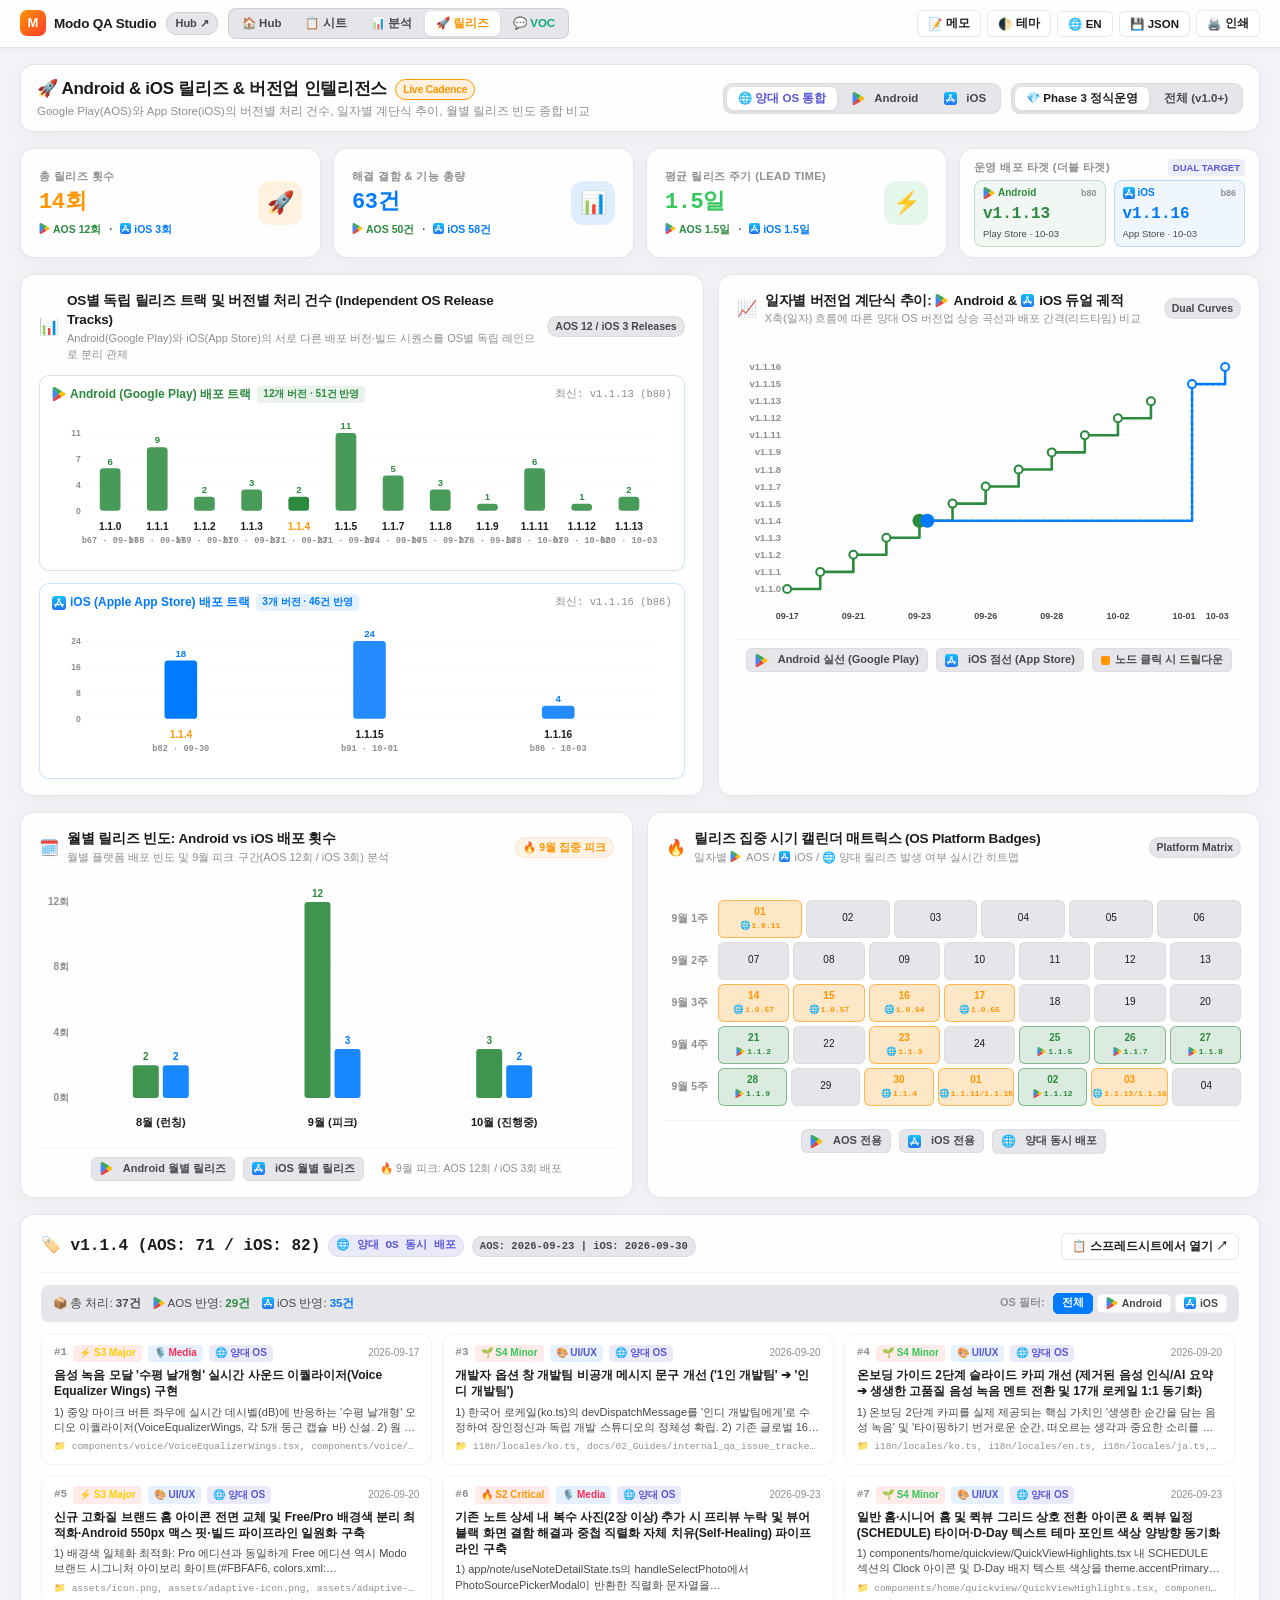
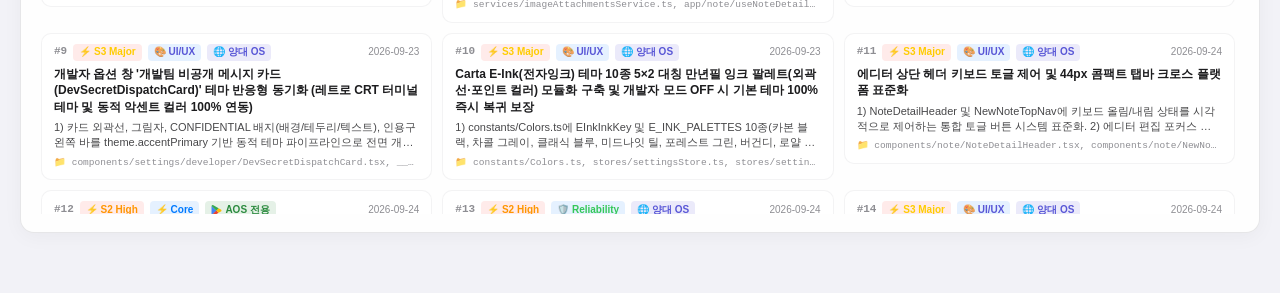
==== commit ccfd6ac7: "feat(universal-qa-tracker): upgrade to 6-portal suite with release cadence studio and Android v1.1.1" ====
--- a/universal-qa-tracker/templates/ops_release_dashboard.html
+++ b/universal-qa-tracker/templates/ops_release_dashboard.html
@@ -855,22 +855,22 @@
           </div>
           <div style="display: grid; grid-template-columns: 1fr 1fr; gap: 8px;">
             <!-- AOS Target Box -->
-            <div style="background: rgba(43,138,62,0.06); border: 1px solid rgba(43,138,62,0.22); border-radius: 8px; padding: 5px 8px; cursor: pointer; transition: all 0.15s ease;" onclick="window.focusChangelog && window.focusChangelog(window.LATEST_AOS_VER || 'v1.1.12')" title="Android 최신 배포 체인지로그 보기">
+            <div style="background: rgba(43,138,62,0.06); border: 1px solid rgba(43,138,62,0.22); border-radius: 8px; padding: 5px 8px; cursor: pointer; transition: all 0.15s ease;" onclick="window.focusChangelog && window.focusChangelog(window.LATEST_AOS_VER || 'v1.1.13')" title="Android 최신 배포 체인지로그 보기">
               <div style="display: flex; align-items: center; justify-content: space-between;">
                 <span style="font-size: 10px; font-weight: 800; color: var(--aos-green); display: flex; align-items: center; gap: 3px;"><img src="assets/icons/logo_google_play.svg" style="width:12px; height:12px;" alt="AOS" />Android</span>
-                <span style="font-size: 9px; font-weight: 700; color: var(--text-muted);" id="kpiAosBuild">b79</span>
+                <span style="font-size: 9px; font-weight: 700; color: var(--text-muted);" id="kpiAosBuild">b80</span>
               </div>
-              <div style="font-size: 16px; font-weight: 900; color: var(--aos-green); font-family: var(--font-mono); margin-top: 2px;" id="kpiTargetAos">v1.1.12</div>
-              <div style="font-size: 9.5px; color: var(--text-secondary); margin-top: 1px; white-space: nowrap; overflow: hidden; text-overflow: ellipsis;" id="kpiAosDate">Play Store · 10-02</div>
+              <div style="font-size: 16px; font-weight: 900; color: var(--aos-green); font-family: var(--font-mono); margin-top: 2px;" id="kpiTargetAos">v1.1.13</div>
+              <div style="font-size: 9.5px; color: var(--text-secondary); margin-top: 1px; white-space: nowrap; overflow: hidden; text-overflow: ellipsis;" id="kpiAosDate">Play Store · 10-03</div>
             </div>
             <!-- iOS Target Box -->
             <div style="background: rgba(0,122,255,0.06); border: 1px solid rgba(0,122,255,0.22); border-radius: 8px; padding: 5px 8px; cursor: pointer; transition: all 0.15s ease;" onclick="window.focusChangelog && window.focusChangelog(window.LATEST_IOS_VER || 'v1.1.16')" title="iOS 최신 배포 체인지로그 보기">
               <div style="display: flex; align-items: center; justify-content: space-between;">
                 <span style="font-size: 10px; font-weight: 800; color: var(--ios-apple-blue); display: flex; align-items: center; gap: 3px;"><img src="assets/icons/logo_app_store.svg" style="width:12px; height:12px;" alt="iOS" />iOS</span>
-                <span style="font-size: 9px; font-weight: 700; color: var(--text-muted);" id="kpiIosBuild">b85</span>
+                <span style="font-size: 9px; font-weight: 700; color: var(--text-muted);" id="kpiIosBuild">b86</span>
               </div>
               <div style="font-size: 16px; font-weight: 900; color: var(--ios-apple-blue); font-family: var(--font-mono); margin-top: 2px;" id="kpiTargetIos">v1.1.16</div>
-              <div style="font-size: 9.5px; color: var(--text-secondary); margin-top: 1px; white-space: nowrap; overflow: hidden; text-overflow: ellipsis;" id="kpiIosDate">App Store · 10-02</div>
+              <div style="font-size: 9.5px; color: var(--text-secondary); margin-top: 1px; white-space: nowrap; overflow: hidden; text-overflow: ellipsis;" id="kpiIosDate">App Store · 10-03</div>
             </div>
           </div>
         </div>
@@ -1055,7 +1055,7 @@
         document.getElementById('chipPhase3').classList.toggle('active', scope === 'phase3');
         document.getElementById('chipAll').classList.toggle('active', scope === 'all');
         
-        selectedVersion = scope === 'phase3' ? 'v1.1.4' : 'v1.1.12';
+        selectedVersion = scope === 'phase3' ? 'v1.1.4' : 'v1.1.13';
         renderAll();
       };
 
@@ -1197,7 +1197,7 @@
           const elBld = document.getElementById('kpiAosBuild');
           const elDt = document.getElementById('kpiAosDate');
           if (elVer) elVer.textContent = latestAos.version;
-          if (elBld) elBld.textContent = `b${latestAos.aosBuild || latestAos.build || '87'}`;
+          if (elBld) elBld.textContent = `b${latestAos.aosBuild || latestAos.build || '80'}`;
           if (elDt) elDt.textContent = `Play Store · ${(latestAos.aosDate || latestAos.date).slice(5)}`;
         }
         if (latestIos) {
@@ -1206,7 +1206,7 @@
           const elBld = document.getElementById('kpiIosBuild');
           const elDt = document.getElementById('kpiIosDate');
           if (elVer) elVer.textContent = latestIos.version;
-          if (elBld) elBld.textContent = `b${latestIos.iosBuild || latestIos.build || '87'}`;
+          if (elBld) elBld.textContent = `b${latestIos.iosBuild || latestIos.build || '86'}`;
           if (elDt) elDt.textContent = `App Store · ${(latestIos.iosDate || latestIos.date).slice(5)}`;
         }
       }
@@ -1319,7 +1319,7 @@
                     <span style="font-size:12px; font-weight:800; color:var(--aos-green); display:flex; align-items:center; gap:4px;"><img src="assets/icons/logo_google_play.svg" style="width:14px; height:14px;" alt="AOS" />Android (Google Play) 배포 트랙</span>
                     <span style="font-size:10px; font-weight:700; color:var(--aos-green); background:rgba(43,138,62,0.1); padding:1.5px 6px; border-radius:4px;">${aosReleases.length}개 버전 · ${totalAosIssues}건 반영</span>
                   </div>
-                  <span style="font-size:10.5px; color:var(--text-muted); font-family:var(--font-mono);">최신: ${aosReleases[aosReleases.length - 1]?.version || 'v1.1.12'} (b${aosReleases[aosReleases.length - 1]?.build || '87'})</span>
+                  <span style="font-size:10.5px; color:var(--text-muted); font-family:var(--font-mono);">최신: ${aosReleases[aosReleases.length - 1]?.version || 'v1.1.13'} (b${aosReleases[aosReleases.length - 1]?.build || '80'})</span>
                 </div>
                 ${svgAos}
               </div>
@@ -1331,7 +1331,7 @@
                     <span style="font-size:12px; font-weight:800; color:var(--ios-apple-blue); display:flex; align-items:center; gap:4px;"><img src="assets/icons/logo_app_store.svg" style="width:14px; height:14px;" alt="iOS" />iOS (Apple App Store) 배포 트랙</span>
                     <span style="font-size:10px; font-weight:700; color:var(--ios-apple-blue); background:rgba(0,122,255,0.1); padding:1.5px 6px; border-radius:4px;">${iosReleases.length}개 버전 · ${totalIosIssues}건 반영</span>
                   </div>
-                  <span style="font-size:10.5px; color:var(--text-muted); font-family:var(--font-mono);">최신: ${iosReleases[iosReleases.length - 1]?.version || 'v1.1.16'} (b${iosReleases[iosReleases.length - 1]?.build || '85'})</span>
+                  <span style="font-size:10.5px; color:var(--text-muted); font-family:var(--font-mono);">최신: ${iosReleases[iosReleases.length - 1]?.version || 'v1.1.16'} (b${iosReleases[iosReleases.length - 1]?.build || '86'})</span>
                 </div>
                 ${svgIos}
               </div>
@@ -1349,7 +1349,7 @@
                   <span style="font-size:13px; font-weight:800; color:var(--aos-green); display:flex; align-items:center; gap:4px;"><img src="assets/icons/logo_google_play.svg" style="width:15px; height:15px;" alt="AOS" />Android (Google Play) 단독 배포 트랙</span>
                   <span style="font-size:11px; font-weight:700; color:var(--aos-green); background:rgba(43,138,62,0.1); padding:2px 8px; border-radius:5px;">총 ${aosReleases.length}개 버전 · ${totalAosIssues}건 해결</span>
                 </div>
-                <span style="font-size:11px; color:var(--text-muted); font-family:var(--font-mono);">Play Console 최신: ${aosReleases[aosReleases.length - 1]?.version || 'v1.1.12'} (b${aosReleases[aosReleases.length - 1]?.build || '87'})</span>
+                <span style="font-size:11px; color:var(--text-muted); font-family:var(--font-mono);">Play Console 최신: ${aosReleases[aosReleases.length - 1]?.version || 'v1.1.13'} (b${aosReleases[aosReleases.length - 1]?.build || '80'})</span>
               </div>
               ${svgAos}
             </div>
@@ -1366,7 +1366,7 @@
                   <span style="font-size:13px; font-weight:800; color:var(--ios-apple-blue); display:flex; align-items:center; gap:4px;"><img src="assets/icons/logo_app_store.svg" style="width:15px; height:15px;" alt="iOS" />iOS (Apple App Store) 단독 배포 트랙</span>
                   <span style="font-size:11px; font-weight:700; color:var(--ios-apple-blue); background:rgba(0,122,255,0.1); padding:2px 8px; border-radius:5px;">총 ${iosReleases.length}개 버전 · ${totalIosIssues}건 해결</span>
                 </div>
-                <span style="font-size:11px; color:var(--text-muted); font-family:var(--font-mono);">App Store Connect 최신: ${iosReleases[iosReleases.length - 1]?.version || 'v1.1.16'} (b${iosReleases[iosReleases.length - 1]?.build || '85'})</span>
+                <span style="font-size:11px; color:var(--text-muted); font-family:var(--font-mono);">App Store Connect 최신: ${iosReleases[iosReleases.length - 1]?.version || 'v1.1.16'} (b${iosReleases[iosReleases.length - 1]?.build || '86'})</span>
               </div>
               ${svgIos}
             </div>
@@ -1588,9 +1588,17 @@
         const releases = window.MODO_RELEASE_REGISTRY || [];
         const dateMap = {};
         releases.forEach(r => {
-          dateMap[r.date] = r;
-          if (r.aosDate) dateMap[r.aosDate] = r;
-          if (r.iosDate) dateMap[r.iosDate] = r;
+          const d = r.date;
+          if (!dateMap[d]) dateMap[d] = [];
+          dateMap[d].push(r);
+          if (r.aosDate && r.aosDate !== d) {
+            if (!dateMap[r.aosDate]) dateMap[r.aosDate] = [];
+            dateMap[r.aosDate].push(r);
+          }
+          if (r.iosDate && r.iosDate !== d) {
+            if (!dateMap[r.iosDate]) dateMap[r.iosDate] = [];
+            dateMap[r.iosDate].push(r);
+          }
         });
 
         const weeks = [
@@ -1598,46 +1606,65 @@
           { label: '9월 2주 (07~13)', days: ['2026-09-07', '2026-09-08', '2026-09-09', '2026-09-10', '2026-09-11', '2026-09-12', '2026-09-13'] },
           { label: '9월 3주 (14~20)', days: ['2026-09-14', '2026-09-15', '2026-09-16', '2026-09-17', '2026-09-18', '2026-09-19', '2026-09-20'] },
           { label: '9월 4주 (21~27)', days: ['2026-09-21', '2026-09-22', '2026-09-23', '2026-09-24', '2026-09-25', '2026-09-26', '2026-09-27'] },
-          { label: '9월 5주+10월', days: ['2026-09-28', '2026-09-29', '2026-09-30', '2026-10-01', '2026-10-02'] }
+          { label: '9월 5주+10월', days: ['2026-09-28', '2026-09-29', '2026-09-30', '2026-10-01', '2026-10-02', '2026-10-03', '2026-10-04'] }
         ];
 
         let html = '<div class="heatmap-grid">';
         weeks.forEach(w => {
           html += `<div class="heatmap-row"><div class="heatmap-row-label">${w.label.slice(0, 5)}</div>`;
           w.days.forEach(d => {
-            const rel = dateMap[d];
-            const hasRel = !!rel;
+            const relList = dateMap[d] || [];
+            const hasRel = relList.length > 0;
 
             let cellClass = 'heatmap-cell';
             let platLogo = '';
             let platName = '';
+            let verText = '';
+            let tipText = `${d}: 배포 없음`;
+            let clickVer = '';
+
             if (hasRel) {
-              if (rel.platform === 'android') {
+              const hasAos = relList.some(r => r.platform === 'android' || r.platform === 'all');
+              const hasIos = relList.some(r => r.platform === 'ios' || r.platform === 'all');
+
+              if (hasAos && hasIos) {
+                cellClass += ' dual-release';
+                platLogo = '<span style="font-size:8.5px; margin-right:1px;">🌐</span>';
+                platName = '[양대OS]';
+                const aosVer = relList.find(r => r.platform === 'android' || r.platform === 'all')?.version.replace('v', '') || '';
+                const iosVer = relList.find(r => r.platform === 'ios')?.version.replace('v', '') || '';
+                verText = (aosVer && iosVer && aosVer !== iosVer) ? `${aosVer}/${iosVer}` : (aosVer || iosVer);
+                tipText = `${d}: [양대OS] ` + relList.map(r => `${r.version} (${r.label})`).join(' / ');
+                clickVer = relList[0].version;
+              } else if (hasAos) {
+                const rel = relList[0];
                 cellClass += ' aos-only';
                 platLogo = '<img src="assets/icons/logo_google_play.svg" style="width:9px; height:9px; vertical-align:-1px; margin-right:2px; display:inline-block;" alt="AOS"/>';
                 platName = '[AOS]';
-              } else if (rel.platform === 'ios') {
+                verText = rel.version.replace('v', '');
+                tipText = `${d}: ${platName} ${rel.version} (${rel.label})`;
+                clickVer = rel.version;
+              } else {
+                const rel = relList[0];
                 cellClass += ' ios-only';
                 platLogo = '<img src="assets/icons/logo_app_store.svg" style="width:9px; height:9px; vertical-align:-1px; margin-right:2px; display:inline-block;" alt="iOS"/>';
                 platName = '[iOS]';
-              } else {
-                cellClass += ' dual-release';
-                platLogo = '<span style="font-size:8.5px; margin-right:1px;">🌐</span>';
-                platName = '[양대OS]';
+                verText = rel.version.replace('v', '');
+                tipText = `${d}: ${platName} ${rel.version} (${rel.label})`;
+                clickVer = rel.version;
               }
             }
 
             const dayNum = d.slice(8);
-            const tipText = hasRel ? `${d}: ${platName} ${rel.version} (${rel.label})` : `${d}: 배포 없음`;
 
             html += `
               <div class="${cellClass}"
-                onmouseover="showTooltip(event, '${tipText}')"
+                onmouseover="showTooltip(event, '${tipText.replace(/'/g, "\\'")}')"
                 onmouseout="hideTooltip()"
-                onclick="${hasRel ? `window.focusChangelog('${rel.version}')` : ''}"
+                onclick="${hasRel ? `window.focusChangelog('${clickVer}')` : ''}"
               >
                 <span>${dayNum}</span>
-                ${hasRel ? `<span style="font-size:8.5px; font-weight:800; font-family:var(--font-mono); display:inline-flex; align-items:center;">${platLogo}${rel.version.replace('v', '')}</span>` : ''}
+                ${hasRel ? `<span style="font-size:8px; font-weight:800; font-family:var(--font-mono); display:inline-flex; align-items:center;">${platLogo}${verText}</span>` : ''}
               </div>
             `;
           });
@@ -1658,7 +1685,7 @@
 
       // 6. Focus Changelog Drawer for a Specific Version
       window.focusChangelog = function (verStr, targetOs) {
-        if (verStr === 'latest') verStr = 'v1.1.12';
+        if (verStr === 'latest') verStr = 'v1.1.13';
         if (verStr === 'all') verStr = 'v1.1.4';
 
         selectedVersion = normalizeVersion(verStr);
@@ -1811,7 +1838,7 @@
           metadata: {
             title: "Modo Production Release & Version Cadence Intelligence",
             exportedAt: new Date().toISOString(),
-            currentLiveVersion: "v1.1.12",
+            currentLiveVersion: "v1.1.13",
             targetScope: currentScope,
             currentPlatform: currentPlatform
           },
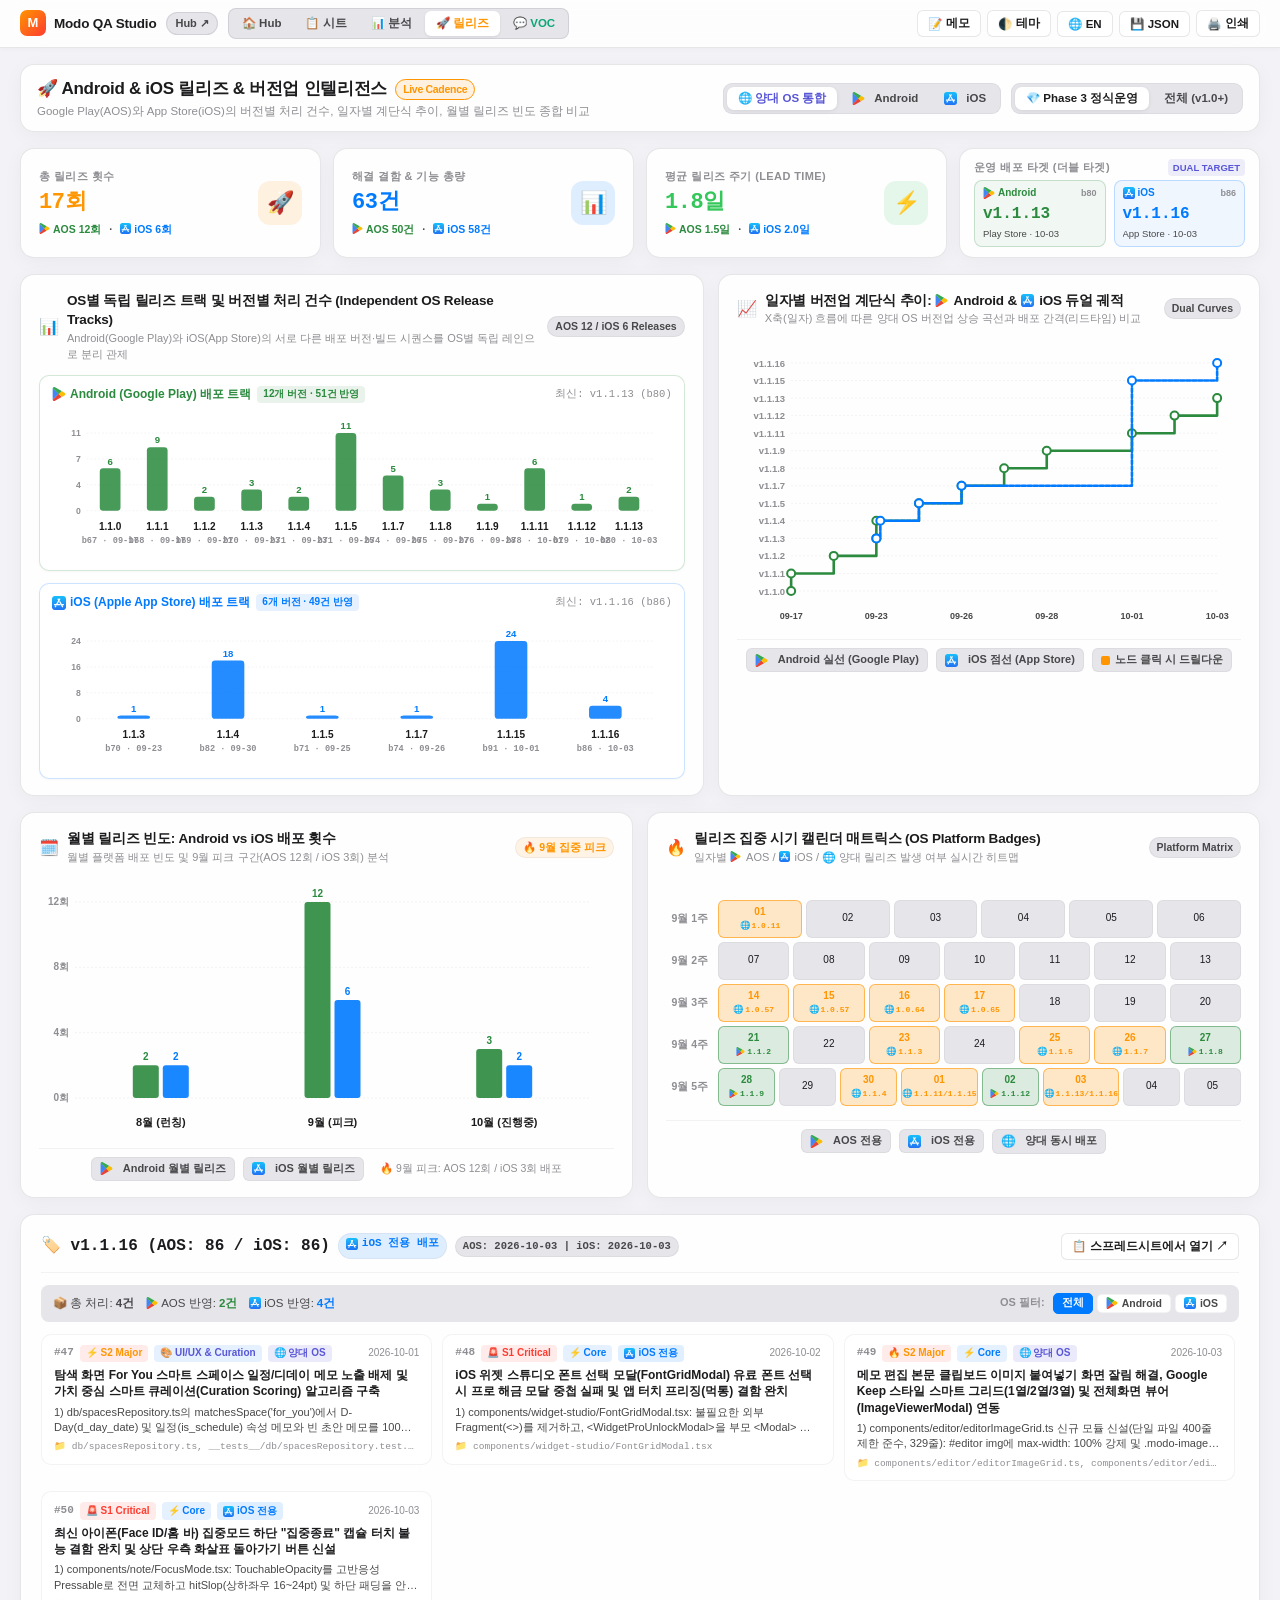
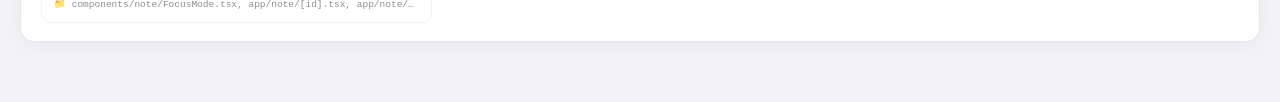
==== commit a6fb9064: "feat(universal-qa-tracker): upgrade ops release dashboard with 100% dynamic release auto-discovery e" ====
--- a/universal-qa-tracker/templates/ops_release_dashboard.html
+++ b/universal-qa-tracker/templates/ops_release_dashboard.html
@@ -864,12 +864,12 @@
               <div style="font-size: 9.5px; color: var(--text-secondary); margin-top: 1px; white-space: nowrap; overflow: hidden; text-overflow: ellipsis;" id="kpiAosDate">Play Store · 10-03</div>
             </div>
             <!-- iOS Target Box -->
-            <div style="background: rgba(0,122,255,0.06); border: 1px solid rgba(0,122,255,0.22); border-radius: 8px; padding: 5px 8px; cursor: pointer; transition: all 0.15s ease;" onclick="window.focusChangelog && window.focusChangelog(window.LATEST_IOS_VER || 'v1.1.16')" title="iOS 최신 배포 체인지로그 보기">
+            <div style="background: rgba(0,122,255,0.06); border: 1px solid rgba(0,122,255,0.22); border-radius: 8px; padding: 5px 8px; cursor: pointer; transition: all 0.15s ease;" onclick="window.focusChangelog && window.focusChangelog(window.LATEST_IOS_VER || 'v1.1.6')" title="iOS 최신 배포 체인지로그 보기">
               <div style="display: flex; align-items: center; justify-content: space-between;">
                 <span style="font-size: 10px; font-weight: 800; color: var(--ios-apple-blue); display: flex; align-items: center; gap: 3px;"><img src="assets/icons/logo_app_store.svg" style="width:12px; height:12px;" alt="iOS" />iOS</span>
-                <span style="font-size: 9px; font-weight: 700; color: var(--text-muted);" id="kpiIosBuild">b86</span>
+                <span style="font-size: 9px; font-weight: 700; color: var(--text-muted);" id="kpiIosBuild">b85</span>
               </div>
-              <div style="font-size: 16px; font-weight: 900; color: var(--ios-apple-blue); font-family: var(--font-mono); margin-top: 2px;" id="kpiTargetIos">v1.1.16</div>
+              <div style="font-size: 16px; font-weight: 900; color: var(--ios-apple-blue); font-family: var(--font-mono); margin-top: 2px;" id="kpiTargetIos">v1.1.6</div>
               <div style="font-size: 9.5px; color: var(--text-secondary); margin-top: 1px; white-space: nowrap; overflow: hidden; text-overflow: ellipsis;" id="kpiIosDate">App Store · 10-03</div>
             </div>
           </div>
@@ -988,7 +988,7 @@
 
       let currentScope = 'phase3'; // 'phase3' or 'all'
       let currentPlatform = 'all';  // 'all', 'android', 'ios'
-      let selectedVersion = 'v1.1.4'; // active selected version for drilldown
+      let selectedVersion = 'v1.1.17'; // active selected version for drilldown
       let drawerPlatformFilter = 'all'; // filter inside changelog drawer
 
       const CAT_COLORS = {
@@ -1049,13 +1049,145 @@
         document.documentElement.setAttribute('data-theme', saved);
       }
 
+      // Semantic Version comparator (e.g. 1.1.4 < 1.1.5 < 1.1.6 < 1.1.7 < 1.1.13 < 1.1.17)
+      function compareSemVer(a, b) {
+        const parse = s => (s || '').replace(/[^0-9.]/g, '').split('.').map(n => parseInt(n, 10) || 0);
+        const pa = parse(a);
+        const pb = parse(b);
+        for (let i = 0; i < Math.max(pa.length, pb.length); i++) {
+          const na = pa[i] || 0;
+          const nb = pb[i] || 0;
+          if (na !== nb) return na - nb;
+        }
+        return 0;
+      }
+
+      function parseVersionString(str) {
+        if (!str) return null;
+        const semverMatch = str.match(/(?:v)?(1\.\d+\.\d+)/);
+        if (!semverMatch) return null;
+        const version = 'v' + semverMatch[1];
+        
+        let build = '';
+        const bMatch2 = str.match(/\((\d+)\)/);
+        const bMatch1 = str.match(/(\d+)\s*\(/);
+        if (bMatch2) build = bMatch2[1];
+        else if (bMatch1) build = bMatch1[1];
+
+        return { version, build };
+      }
+
+      // Master release resolution: blends static MODO_RELEASE_REGISTRY with real-time auto-discovered releases from QA Spreadsheet & Deploy Registry
+      function getMasterReleases() {
+        const baseList = (window.MODO_RELEASE_REGISTRY || []).map(r => ({ ...r }));
+        const p3 = window.MODO_QA_PHASE3 || [];
+        const reg = window.MODO_QA_DEPLOY_REGISTRY || {};
+
+        const discovered = {};
+
+        function registerItem(os, verStr, dateStr, item) {
+          const parsed = parseVersionString(verStr);
+          if (!parsed) return;
+          const key = `${os}_${parsed.version}`;
+          if (!discovered[key]) {
+            discovered[key] = {
+              platform: os,
+              version: parsed.version,
+              build: parsed.build,
+              date: (dateStr || '').slice(0, 10) || new Date().toISOString().slice(0, 10),
+              issues: []
+            };
+          }
+          if (parsed.build && (!discovered[key].build || parseInt(parsed.build, 10) > parseInt(discovered[key].build, 10))) {
+            discovered[key].build = parsed.build;
+          }
+          if (dateStr && dateStr.slice(0, 10) > discovered[key].date) {
+            discovered[key].date = dateStr.slice(0, 10);
+          }
+          if (item) {
+            discovered[key].issues.push(item);
+          }
+        }
+
+        // 1. Scan Phase 3 Backlog items
+        p3.forEach(item => {
+          if (item.deployedAos && item.deployedVersionAos) {
+            registerItem('android', item.deployedVersionAos, item.deployedDateAos, item);
+          }
+          if (item.deployedIos && item.deployedVersionIos) {
+            registerItem('ios', item.deployedVersionIos, item.deployedDateIos, item);
+          }
+        });
+
+        // 2. Scan QA Deploy Registry
+        Object.keys(reg).forEach(k => {
+          const rec = reg[k];
+          if (rec.android && rec.android.deployed && rec.android.version) {
+            registerItem('android', rec.android.version, rec.android.deployedAt, null);
+          }
+          if (rec.ios && rec.ios.deployed && rec.ios.version) {
+            registerItem('ios', rec.ios.version, rec.ios.deployedAt, null);
+          }
+        });
+
+        // 3. Merge discovered releases into baseList
+        Object.keys(discovered).forEach(k => {
+          const disc = discovered[k];
+          const exists = baseList.some(r => r.version === disc.version && (r.platform === 'all' || r.platform === disc.platform));
+          if (!exists) {
+            const isAos = disc.platform === 'android';
+            const label = isAos 
+              ? `🤖 Android Google Play Release (Build ${disc.build})` 
+              : `🍎 iOS App Store Release (Build ${disc.build})`;
+            const highlights = disc.issues.slice(0, 3).map(i => i.title || `#${i.id} Issue Resolved`);
+            if (highlights.length === 0) highlights.push(`Verified production release for ${isAos ? 'Android' : 'iOS'}`);
+
+            baseList.push({
+              version: disc.version,
+              build: disc.build,
+              aosBuild: isAos ? disc.build : '',
+              iosBuild: !isAos ? disc.build : '',
+              date: disc.date,
+              aosDate: isAos ? disc.date : '',
+              iosDate: !isAos ? disc.date : '',
+              platform: disc.platform,
+              phase: 'phase3',
+              type: 'patch',
+              isAutoDiscovered: true,
+              label: label,
+              description: `Live production build ${disc.build} synchronized from QA Tracker.`,
+              highlights: highlights
+            });
+          }
+        });
+
+        // 4. Stable sort by semantic version, then date, then build, then platform
+        baseList.sort((a, b) => {
+          const vCmp = compareSemVer(a.version, b.version);
+          if (vCmp !== 0) return vCmp;
+          if (a.date !== b.date) return (a.date || '').localeCompare(b.date || '');
+          const bldA = parseInt(a.build || a.aosBuild || a.iosBuild || '0', 10);
+          const bldB = parseInt(b.build || b.aosBuild || b.iosBuild || '0', 10);
+          if (bldA !== bldB) return bldA - bldB;
+          return (a.platform || '').localeCompare(b.platform || '');
+        });
+
+        return baseList;
+      }
+
+      function getLatestVersion(os = 'all') {
+        const rels = getActiveReleases();
+        if (rels.length === 0) return 'v1.1.17';
+        return rels[rels.length - 1].version;
+      }
+
       // Scope Switcher
       window.setReleaseScope = function (scope) {
         currentScope = scope;
         document.getElementById('chipPhase3').classList.toggle('active', scope === 'phase3');
         document.getElementById('chipAll').classList.toggle('active', scope === 'all');
         
-        selectedVersion = scope === 'phase3' ? 'v1.1.4' : 'v1.1.13';
+        selectedVersion = getLatestVersion(currentPlatform);
         renderAll();
       };
 
@@ -1086,7 +1218,7 @@
 
       // Get Active Releases
       function getActiveReleases() {
-        const list = window.MODO_RELEASE_REGISTRY || [];
+        const list = getMasterReleases();
         let filtered = list;
         if (currentScope === 'phase3') {
           filtered = filtered.filter(r => r.phase === 'phase3');
@@ -1269,12 +1401,12 @@
         if (!stage) return;
 
         const w = stage.clientWidth || 780;
-        const allReleases = (window.MODO_RELEASE_REGISTRY || []).filter(r => currentScope === 'all' || r.phase === currentScope);
+        const allReleases = getMasterReleases().filter(r => currentScope === 'all' || r.phase === currentScope);
 
         // Android Independent Track Dataset
         const aosReleases = allReleases.filter(r => r.platform === 'all' || r.platform === 'android').map(r => {
           const issues = getIssuesForVersion(r.version, 'android');
-          const count = issues.length > 0 ? issues.length : (r.version === 'v1.1.0' ? 6 : (r.version === 'v1.1.1' ? 4 : (r.version === 'v1.1.10' ? 3 : (r.version === 'v1.1.12' ? 3 : 2))));
+          const count = issues.length > 0 ? issues.length : (r.isAutoDiscovered ? 0 : (r.version === 'v1.1.0' ? 6 : (r.version === 'v1.1.1' ? 4 : (r.version === 'v1.1.10' ? 3 : (r.version === 'v1.1.12' ? 3 : 2)))));
           return {
             version: r.version,
             build: r.aosBuild || r.build || '87',
@@ -1288,7 +1420,7 @@
         // iOS Independent Track Dataset
         const iosReleases = allReleases.filter(r => r.platform === 'all' || r.platform === 'ios').map(r => {
           const issues = getIssuesForVersion(r.version, 'ios');
-          const count = issues.length > 0 ? issues.length : (r.version === 'v1.1.0' ? 6 : (r.version === 'v1.1.1' ? 4 : (r.version === 'v1.1.10' ? 3 : (r.version === 'v1.1.12' ? 3 : 2))));
+          const count = issues.length > 0 ? issues.length : (r.isAutoDiscovered ? 0 : (r.version === 'v1.1.0' ? 6 : (r.version === 'v1.1.1' ? 4 : (r.version === 'v1.1.10' ? 3 : (r.version === 'v1.1.12' ? 3 : 2)))));
           return {
             version: r.version,
             build: r.iosBuild || r.build || '87',
@@ -1331,7 +1463,7 @@
                     <span style="font-size:12px; font-weight:800; color:var(--ios-apple-blue); display:flex; align-items:center; gap:4px;"><img src="assets/icons/logo_app_store.svg" style="width:14px; height:14px;" alt="iOS" />iOS (Apple App Store) 배포 트랙</span>
                     <span style="font-size:10px; font-weight:700; color:var(--ios-apple-blue); background:rgba(0,122,255,0.1); padding:1.5px 6px; border-radius:4px;">${iosReleases.length}개 버전 · ${totalIosIssues}건 반영</span>
                   </div>
-                  <span style="font-size:10.5px; color:var(--text-muted); font-family:var(--font-mono);">최신: ${iosReleases[iosReleases.length - 1]?.version || 'v1.1.16'} (b${iosReleases[iosReleases.length - 1]?.build || '86'})</span>
+                  <span style="font-size:10.5px; color:var(--text-muted); font-family:var(--font-mono);">최신: ${iosReleases[iosReleases.length - 1]?.version || 'v1.1.6'} (b${iosReleases[iosReleases.length - 1]?.build || '85'})</span>
                 </div>
                 ${svgIos}
               </div>
@@ -1366,7 +1498,7 @@
                   <span style="font-size:13px; font-weight:800; color:var(--ios-apple-blue); display:flex; align-items:center; gap:4px;"><img src="assets/icons/logo_app_store.svg" style="width:15px; height:15px;" alt="iOS" />iOS (Apple App Store) 단독 배포 트랙</span>
                   <span style="font-size:11px; font-weight:700; color:var(--ios-apple-blue); background:rgba(0,122,255,0.1); padding:2px 8px; border-radius:5px;">총 ${iosReleases.length}개 버전 · ${totalIosIssues}건 해결</span>
                 </div>
-                <span style="font-size:11px; color:var(--text-muted); font-family:var(--font-mono);">App Store Connect 최신: ${iosReleases[iosReleases.length - 1]?.version || 'v1.1.16'} (b${iosReleases[iosReleases.length - 1]?.build || '86'})</span>
+                <span style="font-size:11px; color:var(--text-muted); font-family:var(--font-mono);">App Store Connect 최신: ${iosReleases[iosReleases.length - 1]?.version || 'v1.1.6'} (b${iosReleases[iosReleases.length - 1]?.build || '85'})</span>
               </div>
               ${svgIos}
             </div>
@@ -1385,56 +1517,94 @@
         const releases = getActiveReleases();
         const w = stage.clientWidth || 540;
         const h = 290;
-        const padL = 50, padR = 24, padT = 28, padB = 40;
+        const padL = 54, padR = 24, padT = 24, padB = 38;
         const plotW = w - padL - padR;
         const plotH = h - padT - padB;
 
-        const totalSteps = releases.length;
-        if (totalSteps < 2) return;
-
         const isDual = currentPlatform === 'all';
 
-        // Calculate Y positions for versions
-        const coords = releases.map((r, idx) => {
-          const y = padT + plotH - (plotH / (totalSteps - 1)) * idx;
-          const xAos = padL + (plotW / (totalSteps - 1)) * idx;
-          // iOS slight shift if review gap occurred
-          const reviewGap = (r.aosDate !== r.iosDate) ? 8 : 0;
-          const xIos = xAos + reviewGap;
-
-          return { ...r, idx, y, xAos, xIos };
+        // 1) Unique, SemVer-sorted version list for Y-axis (ascending from bottom to top)
+        const verSet = new Set();
+        releases.forEach(r => {
+          if (r.version) verSet.add(r.version);
         });
+        const sortedVersions = Array.from(verSet).sort(compareSemVer);
+        const totalYSteps = sortedVersions.length;
+        if (totalYSteps < 2) return;
+
+        const getY = (ver) => {
+          const idx = sortedVersions.indexOf(ver);
+          if (idx === -1) return padT + plotH;
+          return padT + plotH - (plotH / (totalYSteps - 1)) * idx;
+        };
+
+        // 3) Unique, chronologically sorted dates for X-axis
+        const dateSet = new Set();
+        releases.forEach(r => {
+          if (r.date) dateSet.add(r.date);
+          if (r.aosDate) dateSet.add(r.aosDate);
+          if (r.iosDate) dateSet.add(r.iosDate);
+        });
+        const sortedDates = Array.from(dateSet).sort();
+        const totalXSteps = sortedDates.length;
+        if (totalXSteps < 2) return;
+
+        const getX = (dt) => {
+          const idx = sortedDates.indexOf(dt);
+          if (idx === -1) return padL;
+          return padL + (plotW / (totalXSteps - 1)) * idx;
+        };
 
         let svg = `<svg width="100%" height="${h}" viewBox="0 0 ${w} ${h}">`;
 
-        // Horizontal Grid lines & version labels
-        coords.forEach(c => {
-          svg += `<line x1="${padL}" y1="${c.y.toFixed(1)}" x2="${w - padR}" y2="${c.y.toFixed(1)}" stroke="var(--border-subtle)" stroke-dasharray="2,2"/>`;
-          svg += `<text x="${padL - 6}" y="${(c.y + 3).toFixed(1)}" font-size="9.5" font-weight="700" fill="var(--text-muted)" text-anchor="end">${c.version}</text>`;
+        // Horizontal Grid lines & version labels (in ascending numerical SemVer order)
+        sortedVersions.forEach(ver => {
+          const y = getY(ver);
+          svg += `<line x1="${padL}" y1="${y.toFixed(1)}" x2="${w - padR}" y2="${y.toFixed(1)}" stroke="var(--border-subtle)" stroke-dasharray="2,2"/>`;
+          svg += `<text x="${padL - 6}" y="${(y + 3.5).toFixed(1)}" font-size="9.5" font-weight="700" fill="var(--text-muted)" text-anchor="end">${ver}</text>`;
         });
 
-        // Helper to build stepped SVG path
-        function makeStepPath(pts, xKey) {
-          let p = `M ${pts[0][xKey].toFixed(1)} ${pts[0].y.toFixed(1)}`;
+        // Helper to build stepped SVG path from ordered points
+        function makeStepPath(pts) {
+          if (pts.length === 0) return '';
+          let p = `M ${pts[0].x.toFixed(1)} ${pts[0].y.toFixed(1)}`;
           for (let i = 1; i < pts.length; i++) {
             const prev = pts[i - 1];
             const cur = pts[i];
-            p += ` L ${cur[xKey].toFixed(1)} ${prev.y.toFixed(1)} L ${cur[xKey].toFixed(1)} ${cur.y.toFixed(1)}`;
+            if (Math.abs(cur.x - prev.x) > 0.1) {
+              p += ` L ${cur.x.toFixed(1)} ${prev.y.toFixed(1)} L ${cur.x.toFixed(1)} ${cur.y.toFixed(1)}`;
+            } else {
+              p += ` L ${cur.x.toFixed(1)} ${cur.y.toFixed(1)}`;
+            }
           }
           return p;
         }
 
+        // 4) Android Stepped Line (Green)
         if (isDual || currentPlatform === 'android') {
-          // Android Stepped Line (Green)
-          const aosPts = coords.filter(c => c.platform === 'all' || c.platform === 'android');
+          const aosReleases = releases.filter(r => r.platform === 'all' || r.platform === 'android');
+          const aosPts = aosReleases.map(r => {
+            const dt = r.aosDate || r.date;
+            return {
+              ...r,
+              x: getX(dt),
+              y: getY(r.version)
+            };
+          });
+
+          aosPts.sort((a, b) => {
+            if (a.x !== b.x) return a.x - b.x;
+            return compareSemVer(a.version, b.version);
+          });
+
           if (aosPts.length >= 2) {
-            const aosPath = makeStepPath(aosPts, 'xAos');
+            const aosPath = makeStepPath(aosPts);
             svg += `<path d="${aosPath}" fill="none" stroke="var(--aos-green)" stroke-width="2.6" stroke-linecap="round" stroke-linejoin="round"/>`;
 
             aosPts.forEach(c => {
               const isSelected = c.version === selectedVersion;
               svg += `
-                <circle cx="${c.xAos.toFixed(1)}" cy="${c.y.toFixed(1)}" r="${isSelected ? 6 : 4}"
+                <circle cx="${c.x.toFixed(1)}" cy="${c.y.toFixed(1)}" r="${isSelected ? 6 : 4}"
                   fill="${isSelected ? 'var(--aos-green)' : 'var(--bg-surface)'}"
                   stroke="var(--aos-green)" stroke-width="2" style="cursor:pointer;"
                   onmouseover="showTooltip(event, '<img src=\\'assets/icons/logo_google_play.svg\\' style=\\'width:12px; height:12px; vertical-align:-1px; margin-right:3px;\\'/>Android ${c.version} | 빌드 ${c.aosBuild || c.build} (${c.aosDate || c.date})')"
@@ -1446,20 +1616,37 @@
           }
         }
 
+        // 5) iOS Stepped Line (Blue)
         if (isDual || currentPlatform === 'ios') {
-          // iOS Stepped Line (Blue)
-          const iosPts = coords.filter(c => c.platform === 'all' || c.platform === 'ios');
+          const iosReleases = releases.filter(r => r.platform === 'all' || r.platform === 'ios');
+          const iosPts = iosReleases.map(r => {
+            const dt = r.date;
+            const baseX = getX(dt);
+            const isShared = isDual && (r.platform === 'all');
+            const x = isShared ? baseX + 4 : baseX;
+            return {
+              ...r,
+              x: x,
+              y: getY(r.version)
+            };
+          });
+
+          iosPts.sort((a, b) => {
+            if (a.x !== b.x) return a.x - b.x;
+            return compareSemVer(a.version, b.version);
+          });
+
           if (iosPts.length >= 2) {
-            const iosPath = makeStepPath(iosPts, 'xIos');
+            const iosPath = makeStepPath(iosPts);
             svg += `<path d="${iosPath}" fill="none" stroke="var(--ios-apple-blue)" stroke-width="2.6" stroke-dasharray="${isDual ? '4,2' : 'none'}" stroke-linecap="round" stroke-linejoin="round"/>`;
 
             iosPts.forEach(c => {
               const isSelected = c.version === selectedVersion;
               svg += `
-                <circle cx="${c.xIos.toFixed(1)}" cy="${c.y.toFixed(1)}" r="${isSelected ? 6 : 4}"
+                <circle cx="${c.x.toFixed(1)}" cy="${c.y.toFixed(1)}" r="${isSelected ? 6 : 4}"
                   fill="${isSelected ? 'var(--ios-apple-blue)' : 'var(--bg-surface)'}"
                   stroke="var(--ios-apple-blue)" stroke-width="2" style="cursor:pointer;"
-                  onmouseover="showTooltip(event, '<img src=\\'assets/icons/logo_app_store.svg\\' style=\\'width:12px; height:12px; vertical-align:-1px; margin-right:3px;\\'/>iOS ${c.version} | 빌드 ${c.iosBuild || c.build} (${c.iosDate || c.date}) ${c.aosDate !== c.iosDate ? '⚠️ 심사 시차 발생' : ''}')"
+                  onmouseover="showTooltip(event, '<img src=\\'assets/icons/logo_app_store.svg\\' style=\\'width:12px; height:12px; vertical-align:-1px; margin-right:3px;\\'/>iOS ${c.version} | 빌드 ${c.iosBuild || c.build} (${c.iosDate || c.date}) ${c.aosDate && c.iosDate && c.aosDate !== c.iosDate ? '⚠️ 심사 시차 발생' : ''}')"
                   onmouseout="hideTooltip()"
                   onclick="window.focusChangelog('${c.version}')"
                 />
@@ -1468,10 +1655,11 @@
           }
         }
 
-        // X Axis Date labels
-        coords.forEach((c, idx) => {
-          if (idx % 2 === 0 || idx === coords.length - 1) {
-            svg += `<text x="${c.xAos.toFixed(1)}" y="${h - 10}" font-size="9" font-weight="600" fill="var(--text-secondary)" text-anchor="middle">${c.date.slice(5)}</text>`;
+        // 6) X Axis Date labels
+        sortedDates.forEach((d, idx) => {
+          if (totalXSteps <= 10 || idx % 2 === 0 || idx === totalXSteps - 1) {
+            const x = getX(d);
+            svg += `<text x="${x.toFixed(1)}" y="${h - 10}" font-size="9" font-weight="600" fill="var(--text-secondary)" text-anchor="middle">${d.slice(5)}</text>`;
           }
         });
 
@@ -1500,7 +1688,7 @@
         const stage = document.getElementById('monthlyCadenceStage');
         if (!stage) return;
 
-        const releases = window.MODO_RELEASE_REGISTRY || [];
+        const releases = getMasterReleases();
         const monthMap = {};
         releases.forEach(r => {
           const m = r.date.slice(0, 7);
@@ -1585,7 +1773,7 @@
         const stage = document.getElementById('releaseHeatmapStage');
         if (!stage) return;
 
-        const releases = window.MODO_RELEASE_REGISTRY || [];
+        const releases = getMasterReleases();
         const dateMap = {};
         releases.forEach(r => {
           const d = r.date;
@@ -1606,7 +1794,7 @@
           { label: '9월 2주 (07~13)', days: ['2026-09-07', '2026-09-08', '2026-09-09', '2026-09-10', '2026-09-11', '2026-09-12', '2026-09-13'] },
           { label: '9월 3주 (14~20)', days: ['2026-09-14', '2026-09-15', '2026-09-16', '2026-09-17', '2026-09-18', '2026-09-19', '2026-09-20'] },
           { label: '9월 4주 (21~27)', days: ['2026-09-21', '2026-09-22', '2026-09-23', '2026-09-24', '2026-09-25', '2026-09-26', '2026-09-27'] },
-          { label: '9월 5주+10월', days: ['2026-09-28', '2026-09-29', '2026-09-30', '2026-10-01', '2026-10-02', '2026-10-03', '2026-10-04'] }
+          { label: '9월 5주+10월', days: ['2026-09-28', '2026-09-29', '2026-09-30', '2026-10-01', '2026-10-02', '2026-10-03', '2026-10-04', '2026-10-05'] }
         ];
 
         let html = '<div class="heatmap-grid">';
@@ -1724,7 +1912,7 @@
         const drawerIosCount = document.getElementById('drawerIosCount');
         const drawerIssuesList = document.getElementById('drawerIssuesList');
 
-        const releases = window.MODO_RELEASE_REGISTRY || [];
+        const releases = getMasterReleases();
         const currentRel = releases.find(r => r.version === selectedVersion) || releases[releases.length - 1];
 
         const allIssuesInVersion = getIssuesForVersion(currentRel.version, 'all');
@@ -1838,11 +2026,11 @@
           metadata: {
             title: "Modo Production Release & Version Cadence Intelligence",
             exportedAt: new Date().toISOString(),
-            currentLiveVersion: "v1.1.13",
+            currentLiveVersion: getLatestVersion(currentPlatform),
             targetScope: currentScope,
             currentPlatform: currentPlatform
           },
-          releases: window.MODO_RELEASE_REGISTRY || [],
+          releases: getMasterReleases(),
           phase3IssuesCount: (window.MODO_QA_PHASE3 || []).length
         };
         const blob = new Blob([JSON.stringify(payload, null, 2)], { type: 'application/json' });
